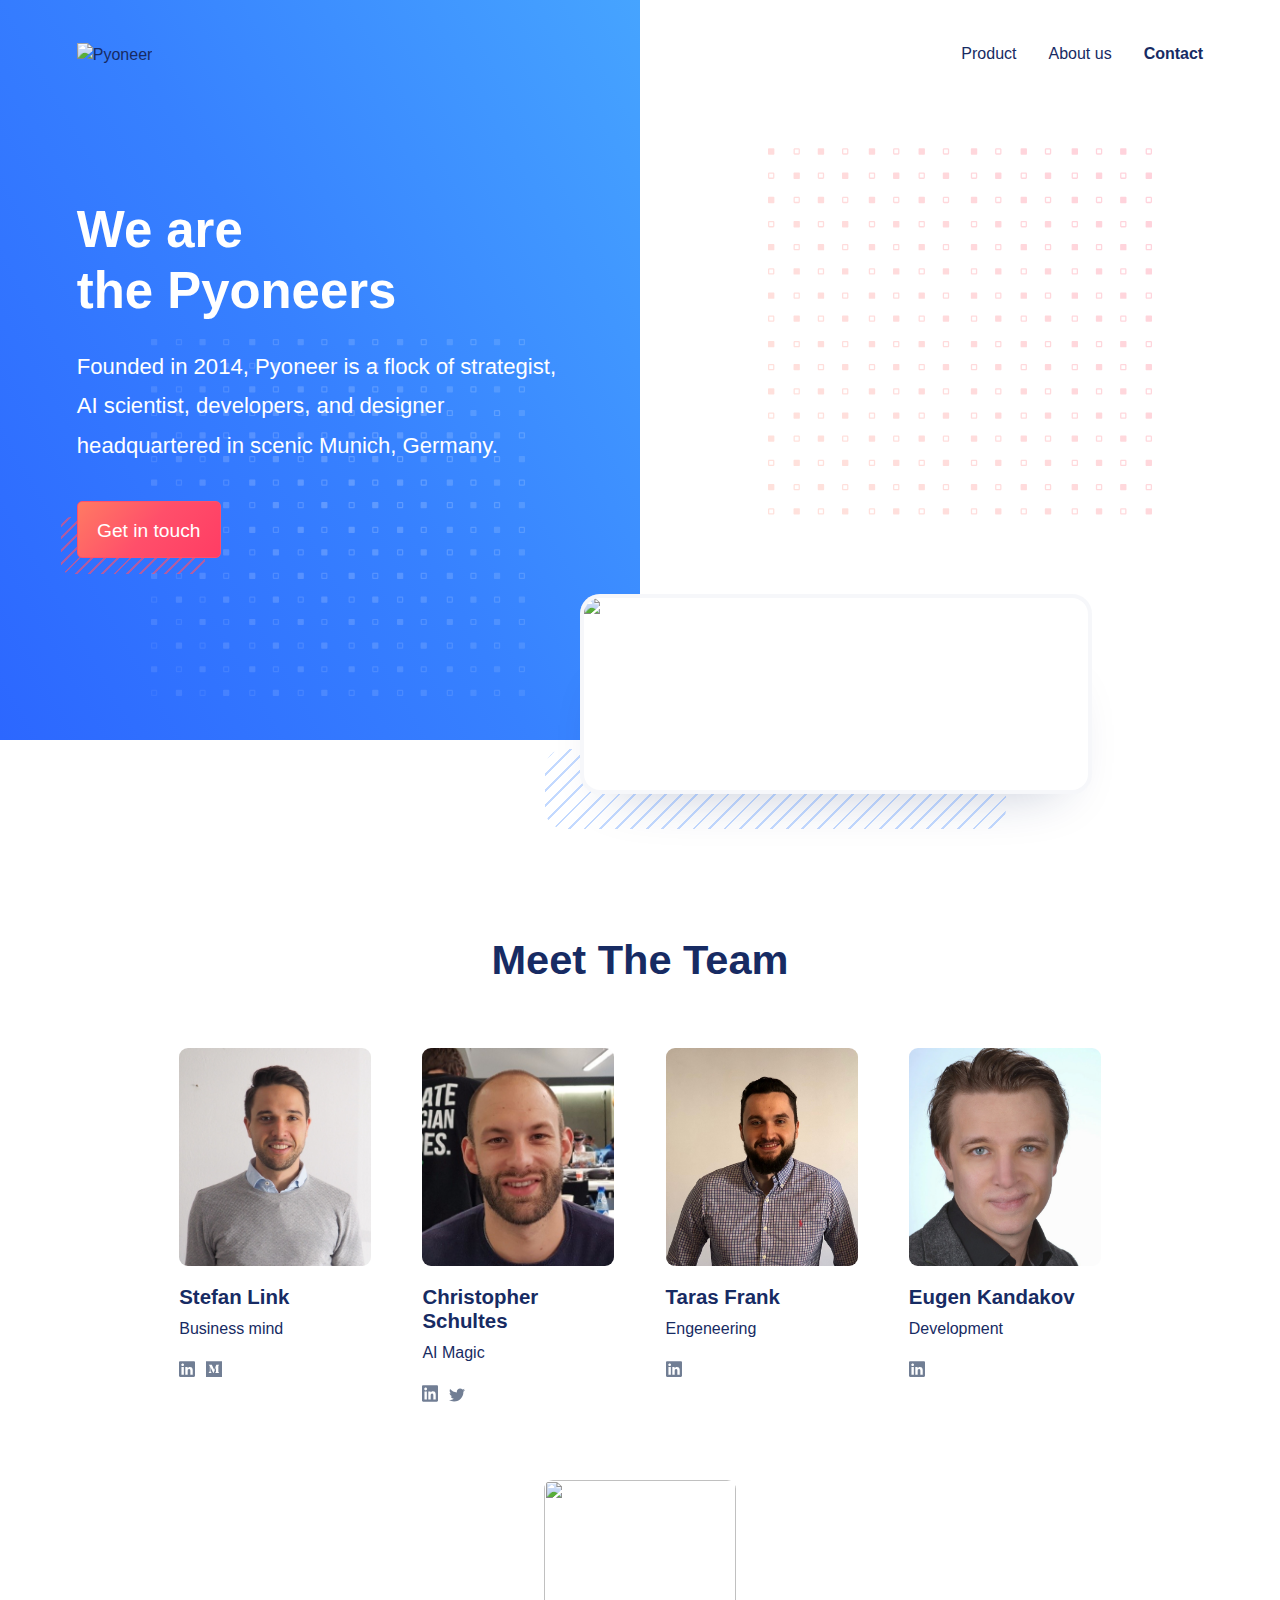
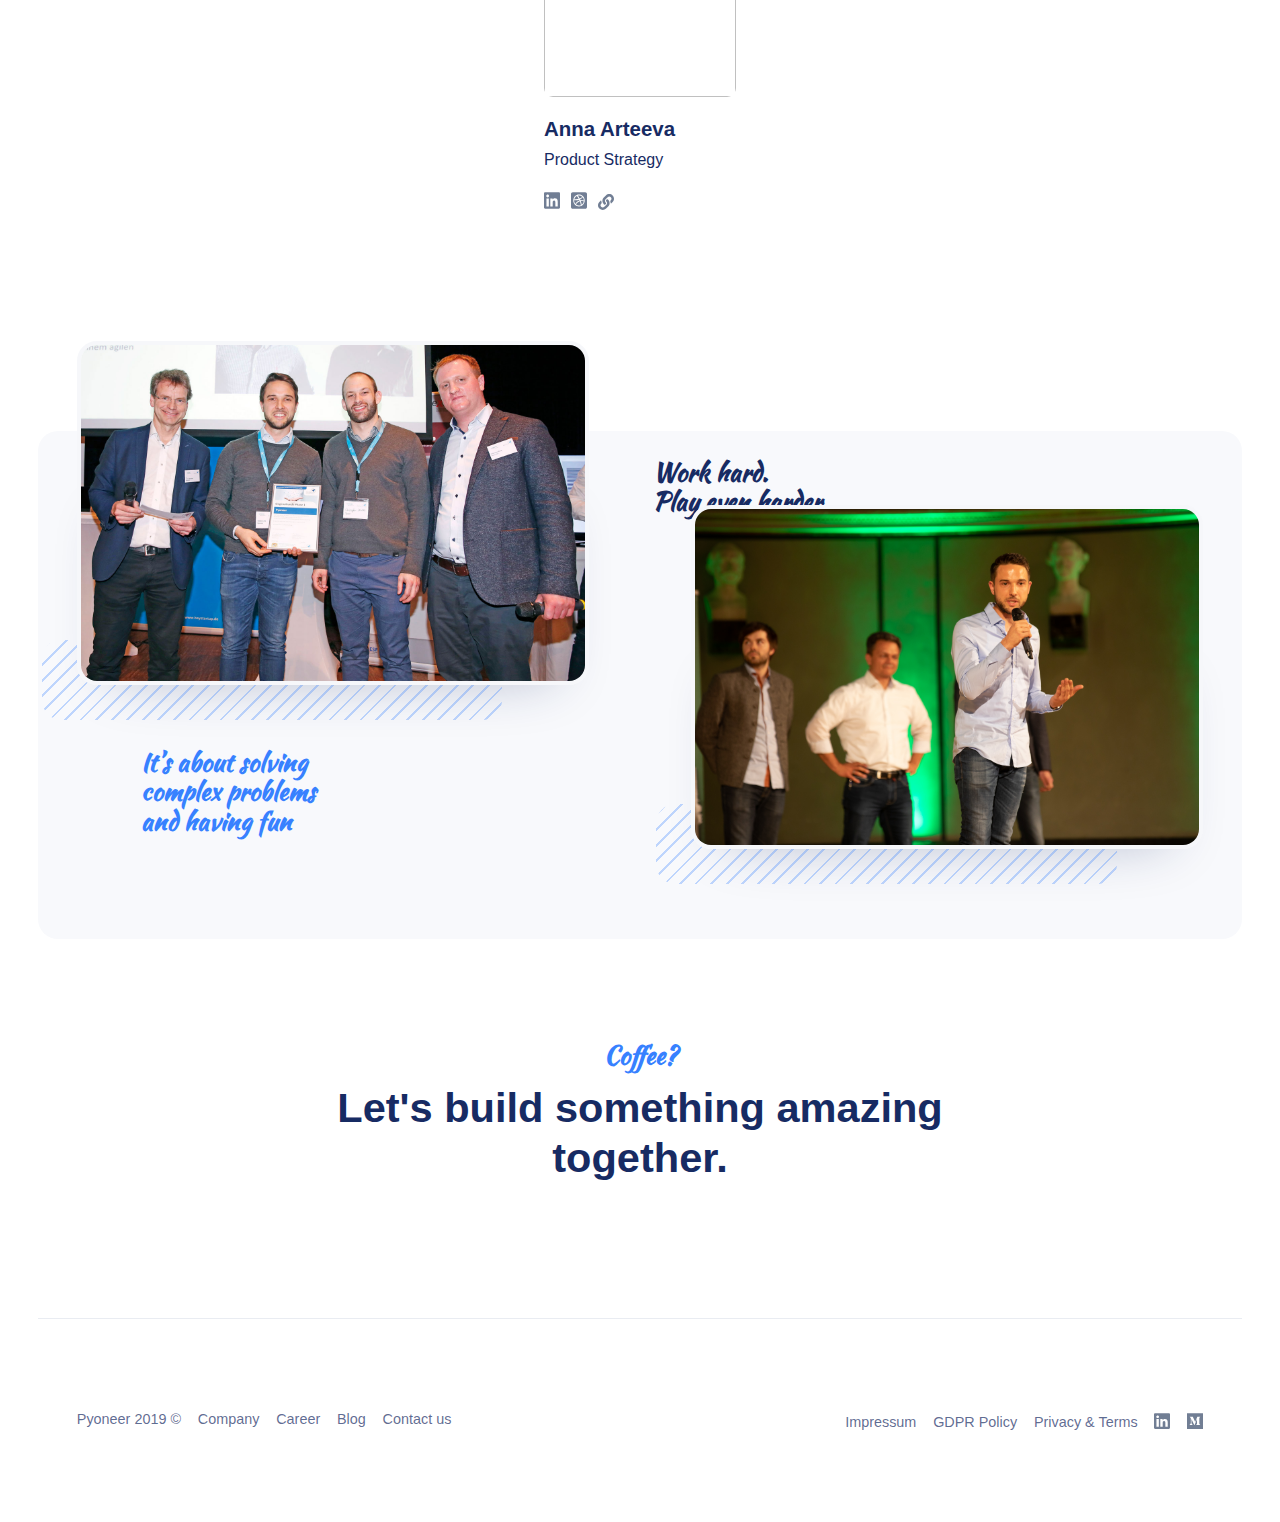
==== about.html @ 27fd4e77 "ABout page" ====
<!DOCTYPE html>
<html lang="en">
<head>
    <meta charset="UTF-8">
    <title>
        Pyoneer Team - customer feedback analytics
    </title>

    <meta charset="utf-8">
    <meta name="viewport" content="width=device-width, initial-scale=1, shrink-to-fit=no">
    <meta http-equiv="x-ua-compatible" content="ie=edge">

    <link rel="stylesheet" href="assets/bundle.css" crossorigin="anonymous">

    <link href="https://fonts.googleapis.com/css?family=Kaushan+Script&display=swap" rel="stylesheet">

</head>
<body>

<header class="header">
    <img class="header--logo" src="assets/img/pyoneer-logo.svg" alt="Pyoneer">
    <img class="header--logo sm" src="assets/img/pyoneer-logo-color.svg" alt="Pyoneer">
    <div class="header-right">
        <nav class="header--nav">
            <a class="header--link" href="index.html#product">Product</a>
            <a class="header--link" href="about.html">About us</a>
            <a class="header--link strong" href="#contact">Contact</a>
        </nav>
    </div>
</header>

<section class="about--hero">
    <div class="about--hero--content">
        <div class="about--hero--content-wrap">
            <h1 class="display-1">
                We are <span class="nowrap">the Pyoneers</span>
            </h1>
            <p class="about--hero--content-lead">
                Founded in 2014, Pyoneer is a flock of strategist, AI scientist, developers, and designer
                headquartered in scenic Munich, Germany.
            </p>
            <p class="hero-button">
                <a class=" button-shadow" href="#contact">
                <span  class="button button-lg">
                    Get in touch
                </span>
                </a>
            </p>
        </div>
    </div>

    <div class="about--hero--img">

        <div class="about--hero--photo-wrap">
            <div class="screenshot-shadow about--hero--photo-wrap">
                <div class="screenshot-wrapper">
                    <img class="screenshot about--hero--photo"
                         src="https://images.unsplash.com/photo-1522071820081-009f0129c71c?ixlib=rb-1.2.1&ixid=eyJhcHBfaWQiOjEyMDd9&auto=format&fit=crop&w=2250&q=80">
                </div>
            </div>
        </div>

        <img class="about--hero--dots" src="assets/img/dots-red.svg">
    </div>
</section>

<section class="section section-team">
    <h2 class="display-2 text-centered" style="max-width: 50rem; margin-left: auto;margin-right: auto;">
        Meet The Team
    </h2>
<div class="team-container">

    <div class="teammate-card">
        <div class="teammate-photo">
            <img src="assets/img/team/stefan_link.jpg">
        </div>
        <h5 class="teammate-name">
            Stefan Link
        </h5>
        <p class="teammate-role">
            Business mind
        </p>
        <p class="teammate-social">
            <a href="https://www.linkedin.com/in/stefan-link-pyoneer/" target="_blank">
                <img class="teammate-social-icon" src="assets/img/icons/linkedin.svg">
            </a>
            <a href="https://medium.com/@stefan.h.link" target="_blank">
                <img class="teammate-social-icon" src="assets/img/icons/medium.svg">
            </a>
        </p>
    </div>
    <div class="teammate-card">
        <div class="teammate-photo">
            <img src="assets/img/team/christopher_schultes.jpg">
        </div>
        <h5 class="teammate-name">
            Christopher Schultes
        </h5>
        <p class="teammate-role">
            AI Magic
        </p>
        <p class="teammate-social">
            <a href="https://www.linkedin.com/in/christopher-schultes-pyoneer/" target="_blank">
                <img class="teammate-social-icon" src="assets/img/icons/linkedin.svg">
            </a>
            <a href="https://twitter.com/Chris_s87" target="_blank">
                <img class="teammate-social-icon" src="assets/img/icons/twitter.svg">
            </a>
        </p>
    </div>
    <div class="teammate-card">
        <div class="teammate-photo">
            <img src="assets/img/team/taras_frank.jpg">
        </div>
        <h5 class="teammate-name">
            Taras Frank
        </h5>
        <p class="teammate-role">
            Engeneering
        </p>
        <p class="teammate-social">
             <a href="https://www.linkedin.com/in/taras-frank-pyoneer/" target="_blank">
                <img class="teammate-social-icon" src="assets/img/icons/linkedin.svg">
            </a>
        </p>
    </div>
    <div class="teammate-card">
        <div class="teammate-photo">
            <img src="assets/img/team/eugen_kandakov.JPG">
        </div>
        <h5 class="teammate-name">
            Eugen Kandakov
        </h5>
        <p class="teammate-role">
            Development
        </p>
        <p class="teammate-social">
             <a href="https://www.linkedin.com/in/eugen-kandakov/" target="_blank">
                <img class="teammate-social-icon" src="assets/img/icons/linkedin.svg">
            </a>
        </p>
    </div>
    <div class="teammate-card">
        <div class="teammate-photo">
            <img src="#">
        </div>
        <h5 class="teammate-name">
            Anna Arteeva
        </h5>
        <p class="teammate-role">
            Product Strategy
        </p>
        <p class="teammate-social">
            <a href="https://www.linkedin.com/in/annaarteeva/" target="_blank">
                <img class="teammate-social-icon" src="assets/img/icons/linkedin.svg">
            </a>
            <a href="https://dribbble.com/anna_arteeva" target="_blank">
                <img class="teammate-social-icon" src="assets/img/icons/dribbble-square.svg">
            </a>
            <a href="http://annaarteeva.com" target="_blank">
                <img class="teammate-social-icon" src="assets/img/icons/link.svg">
            </a>
        </p>
    </div>
</div>
</section>

    <section class="section section-back about-section-gallery" id="product">
        <div class="pic-left--section about-gallery--1-row">
            <div class="pic-right--content">
                <h3 class="subtitle dark subtitle-quote">
                    Work hard.
                    <span class="nowrap">Play even harder.</span>
                </h3>
            </div>
            <div class="pic-left--pic-container">
                <div class="screenshot-shadow">
                    <div class="screenshot-wrapper">
                        <img class="screenshot" src="assets/img/team/pyoneer_baystartup.jpg"
                             alt="">
                    </div>
                </div>
            </div>
        </div>
        <div class=" pic-right--section about-gallery--2-row">
            <div class="pic-right--content">

                <h3 class="subtitle subtitle-quote">
                    It’s about solving complex problems and having fun
                </h3>

            </div>

            <div class="pic-left--pic-container ">
                <div class="screenshot-shadow">
                    <div class="screenshot-wrapper">
                        <img class="screenshot" src="assets/img/team/pyoneer-stefan-talk.jpg"
                             alt="">
                    </div>
                </div>
            </div>
        </div>
    </section>


<section class="section contact-section" id="contact">
    <div class="section--content">
        <div class="text-centered">
            <h3 class="subtitle">
                Coffee?
            </h3>
            <h2 class="display-2">
                Let's build something amazing together.
            </h2>
        </div>
        <div class="contact-section--form">
            <!--[if lte IE 8]>
            <script charset="utf-8" type="text/javascript" src="//js.hsforms.net/forms/v2-legacy.js"></script>
            <![endif]-->
            <script charset="utf-8" type="text/javascript" src="//js.hsforms.net/forms/v2.js"></script>
            <script>
                hbspt.forms.create({
                    portalId: "6091377",
                    formId: "1ee17e4d-89c4-4923-aa0a-f5434837002f"
                });
            </script>

        </div>


    </div>
</section>


    <footer class="footer section">
        <div>
            Pyoneer 2019 ©
            <div class="footer-list">
                <a class="footer-link strong" href="#">
                    Company
                </a>
                <a class="footer-link strong" href="#">
                    Career
                </a>
                <a class="footer-link strong" href="#">
                    Blog
                </a>
                <a class="footer-link strong" href="#">
                    Contact us
                </a>
            </div>
        </div>

        <div class="footer-list">
            <a class="footer-link" href="#">
                Impressum
            </a>
            <a class="footer-link" href="#">
                GDPR Policy
            </a>
            <a class="footer-link" href="#">
                Privacy & Terms
            </a>
            <a href="https://www.linkedin.com/company/pyoneer/"  class="footer-icon-link" target="_blank">
                <img class="footer-icon" src="assets/img/icons/linkedin.svg">
            </a>
            <a href="https://medium.com/@stefan.h.link"  class="footer-icon-link" target="_blank">
                <img class="footer-icon" src="assets/img/icons/medium.svg">
            </a>

        </div>
    </footer>

    </body>
    </html>
---- assets/bundle.css ----
@charset "UTF-8";
/*
sass --watch scss/bundle.scss:assets/bundle.css
*/
/*! normalize.css v8.0.1 | MIT License | github.com/necolas/normalize.css */
/* Document
   ========================================================================== */
/**
 * 1. Correct the line height in all browsers.
 * 2. Prevent adjustments of font size after orientation changes in iOS.
 */
html {
  line-height: 1.15;
  /* 1 */
  -webkit-text-size-adjust: 100%;
  /* 2 */ }

/* Sections
   ========================================================================== */
/**
 * Remove the margin in all browsers.
 */
body {
  margin: 0; }

/**
 * Render the `main` element consistently in IE.
 */
main {
  display: block; }

/**
 * Correct the font size and margin on `h1` elements within `section` and
 * `article` contexts in Chrome, Firefox, and Safari.
 */
h1 {
  font-size: 2em;
  margin: 0.67em 0; }

/* Grouping content
   ========================================================================== */
/**
 * 1. Add the correct box sizing in Firefox.
 * 2. Show the overflow in Edge and IE.
 */
hr {
  box-sizing: content-box;
  /* 1 */
  height: 0;
  /* 1 */
  overflow: visible;
  /* 2 */ }

/**
 * 1. Correct the inheritance and scaling of font size in all browsers.
 * 2. Correct the odd `em` font sizing in all browsers.
 */
pre {
  font-family: monospace, monospace;
  /* 1 */
  font-size: 1em;
  /* 2 */ }

/* Text-level semantics
   ========================================================================== */
/**
 * Remove the gray background on active links in IE 10.
 */
a {
  background-color: transparent; }

/**
 * 1. Remove the bottom border in Chrome 57-
 * 2. Add the correct text decoration in Chrome, Edge, IE, Opera, and Safari.
 */
abbr[title] {
  border-bottom: none;
  /* 1 */
  text-decoration: underline;
  /* 2 */
  text-decoration: underline dotted;
  /* 2 */ }

/**
 * Add the correct font weight in Chrome, Edge, and Safari.
 */
b,
strong {
  font-weight: bolder; }

/**
 * 1. Correct the inheritance and scaling of font size in all browsers.
 * 2. Correct the odd `em` font sizing in all browsers.
 */
code,
kbd,
samp {
  font-family: monospace, monospace;
  /* 1 */
  font-size: 1em;
  /* 2 */ }

/**
 * Add the correct font size in all browsers.
 */
small {
  font-size: 80%; }

/**
 * Prevent `sub` and `sup` elements from affecting the line height in
 * all browsers.
 */
sub,
sup {
  font-size: 75%;
  line-height: 0;
  position: relative;
  vertical-align: baseline; }

sub {
  bottom: -0.25em; }

sup {
  top: -0.5em; }

/* Embedded content
   ========================================================================== */
/**
 * Remove the border on images inside links in IE 10.
 */
img {
  border-style: none; }

/* Forms
   ========================================================================== */
/**
 * 1. Change the font styles in all browsers.
 * 2. Remove the margin in Firefox and Safari.
 */
button,
input,
optgroup,
select,
textarea {
  font-family: inherit;
  /* 1 */
  font-size: 100%;
  /* 1 */
  line-height: 1.15;
  /* 1 */
  margin: 0;
  /* 2 */ }

/**
 * Show the overflow in IE.
 * 1. Show the overflow in Edge.
 */
button,
input {
  /* 1 */
  overflow: visible; }

/**
 * Remove the inheritance of text transform in Edge, Firefox, and IE.
 * 1. Remove the inheritance of text transform in Firefox.
 */
button,
select {
  /* 1 */
  text-transform: none; }

/**
 * Correct the inability to style clickable types in iOS and Safari.
 */
button,
[type="button"],
[type="reset"],
[type="submit"] {
  -webkit-appearance: button; }

/**
 * Remove the inner border and padding in Firefox.
 */
button::-moz-focus-inner,
[type="button"]::-moz-focus-inner,
[type="reset"]::-moz-focus-inner,
[type="submit"]::-moz-focus-inner {
  border-style: none;
  padding: 0; }

/**
 * Restore the focus styles unset by the previous rule.
 */
button:-moz-focusring,
[type="button"]:-moz-focusring,
[type="reset"]:-moz-focusring,
[type="submit"]:-moz-focusring {
  outline: 1px dotted ButtonText; }

/**
 * Correct the padding in Firefox.
 */
fieldset {
  padding: 0.35em 0.75em 0.625em; }

/**
 * 1. Correct the text wrapping in Edge and IE.
 * 2. Correct the color inheritance from `fieldset` elements in IE.
 * 3. Remove the padding so developers are not caught out when they zero out
 *    `fieldset` elements in all browsers.
 */
legend {
  box-sizing: border-box;
  /* 1 */
  color: inherit;
  /* 2 */
  display: table;
  /* 1 */
  max-width: 100%;
  /* 1 */
  padding: 0;
  /* 3 */
  white-space: normal;
  /* 1 */ }

/**
 * Add the correct vertical alignment in Chrome, Firefox, and Opera.
 */
progress {
  vertical-align: baseline; }

/**
 * Remove the default vertical scrollbar in IE 10+.
 */
textarea {
  overflow: auto; }

/**
 * 1. Add the correct box sizing in IE 10.
 * 2. Remove the padding in IE 10.
 */
[type="checkbox"],
[type="radio"] {
  box-sizing: border-box;
  /* 1 */
  padding: 0;
  /* 2 */ }

/**
 * Correct the cursor style of increment and decrement buttons in Chrome.
 */
[type="number"]::-webkit-inner-spin-button,
[type="number"]::-webkit-outer-spin-button {
  height: auto; }

/**
 * 1. Correct the odd appearance in Chrome and Safari.
 * 2. Correct the outline style in Safari.
 */
[type="search"] {
  -webkit-appearance: textfield;
  /* 1 */
  outline-offset: -2px;
  /* 2 */ }

/**
 * Remove the inner padding in Chrome and Safari on macOS.
 */
[type="search"]::-webkit-search-decoration {
  -webkit-appearance: none; }

/**
 * 1. Correct the inability to style clickable types in iOS and Safari.
 * 2. Change font properties to `inherit` in Safari.
 */
::-webkit-file-upload-button {
  -webkit-appearance: button;
  /* 1 */
  font: inherit;
  /* 2 */ }

/* Interactive
   ========================================================================== */
/*
 * Add the correct display in Edge, IE 10+, and Firefox.
 */
details {
  display: block; }

/*
 * Add the correct display in all browsers.
 */
summary {
  display: list-item; }

/* Misc
   ========================================================================== */
/**
 * Add the correct display in IE 10+.
 */
template {
  display: none; }

/**
 * Add the correct display in IE 10.
 */
[hidden] {
  display: none; }

html {
  box-sizing: border-box; }

*,
*::before,
*::after {
  box-sizing: inherit; }

body {
  color: #172B63;
  font-family: "BRHendrix", Roboto, SF, "Helvetica Neue", Arial, sans-serif, "Apple Color Emoji", "Segoe UI Emoji", "Segoe UI Symbol";
  line-height: 1.5em;
  font-weight: 300; }

h1, h2, h3, h4, h5, h6,
.h1, .h2, .h3, .h4, .h5, .h6 {
  margin-bottom: .5em;
  font-family: "BRHendrix", Roboto, SF, "Helvetica Neue", Arial, sans-serif, "Apple Color Emoji", "Segoe UI Emoji", "Segoe UI Symbol";
  font-weight: 900;
  line-height: 1.2;
  color: inherit; }

h1, .h1 {
  font-size: calc(1.25rem + ((1vw - 4.8px) * 0.9722)); }

h2, .h2 {
  font-size: calc(1.1875rem + ((1vw - 4.8px) * 0.9028)); }

h3, .h3 {
  font-size: calc(1.125rem + ((1vw - 4.8px) * 0.8333)); }

h4, .h4 {
  font-size: calc(1.0625rem + ((1vw - 4.8px) * 0.6944)); }

h5, .h5 {
  font-size: calc(1rem + ((1vw - 4.8px) * 0.5556)); }

h6, .h6 {
  font-size: calc(1rem + ((1vw - 4.8px) * 0.1389)); }

.hero-lead, .home--hero--content-lead, .about--hero--content-lead {
  font-size: calc(1rem + ((1vw - 4.8px) * 0.7639));
  line-height: 1.78;
  font-weight: 200; }

.lead, .testimonial-body, .quote-body {
  font-size: calc(1rem + ((1vw - 4.8px) * 0.2778));
  font-weight: 300;
  line-height: 2em; }

.display-1,
.display-2 {
  line-height: 1.2;
  font-weight: bold; }

.display-1 {
  font-size: calc(1.375rem + ((1vw - 4.8px) * 3.6111));
  font-weight: 900; }

.display-2 {
  font-size: calc(1.625rem + ((1vw - 4.8px) * 1.9444));
  font-weight: 900;
  margin-top: .2em; }

.display-3 {
  font-size: calc(1.125rem + ((1vw - 4.8px) * 1.1111));
  font-weight: 900;
  margin-top: .2em; }

.subtitle {
  color: #3781FF;
  font-family: "Kaushan Script", cursive;
  margin-top: .5em; }
  @media (max-width: calc(600px - 1px)) {
    .subtitle {
      font-size: 18px; } }
  .subtitle.dark {
    color: #172B63; }

hr {
  margin-top: 0.5em;
  margin-bottom: 0.5em;
  border: 0;
  border-top: 1px solid rgba(23, 43, 99, 0.1); }

small,
.small {
  font-size: 80%;
  font-weight: 400; }

mark,
.mark {
  padding: 0.2em;
  background-color: #fcf8e3; }

.list-unstyled {
  padding-left: 0;
  list-style: none; }

.list-inline {
  padding-left: 0;
  list-style: none; }

.list-inline-item {
  display: inline-block; }
  .list-inline-item:not(:last-child) {
    margin-right: 0.5rem; }

.link {
  color: #3781FF; }

.text-centered {
  text-align: center; }

.text-justify {
  text-align: justify; }

.sketch-underline, .hero-underline, .underline-1, .underline-2 {
  position: relative;
  white-space: nowrap; }
  .sketch-underline:before, .hero-underline:before, .underline-1:before, .underline-2:before {
    content: '';
    position: absolute;
    background-size: contain;
    background-repeat: no-repeat; }

.hero-underline:before {
  bottom: -2.5rem;
  height: 3rem;
  left: -1em;
  right: 0;
  background-image: url("../../assets/img/hero-underline.svg"); }

@media (min-width: 900px) {
  .underline-1:before, .underline-2:before {
    bottom: -1.4rem;
    height: 9px;
    width: 84px;
    left: 50%;
    margin-left: -42px;
    background-image: url("../assets/img/underline.svg"); } }

.underline-2:before {
  background-image: url("../../assets/img/home/underline-2.svg"); }

ol {
  padding-left: 1em; }
  ol li {
    padding-left: .5em; }

ul {
  list-style-type: square; }
  ul li {
    padding-left: .5em;
    margin-bottom: .7em; }

.nowrap {
  white-space: nowrap; }

.strong {
  font-weight: 900; }

.icon-front-text svg {
  display: inline-block;
  fill: currentColor;
  width: 1em;
  height: 1em;
  padding-right: .5em;
  margin-bottom: -.15em;
  box-sizing: content-box; }

.button, .header--button,
button,
input[type='button'],
input[type='reset'],
input[type='submit'] {
  background-color: #FF4F6A;
  background: linear-gradient(-50deg, #FF3D64 0%, #FF4F6A, #FF7A63 100%);
  border: 1px solid #FF4F6A;
  color: #ffffff;
  border-radius: 5px;
  cursor: pointer;
  display: inline-block;
  font-weight: 400;
  text-align: center;
  text-decoration: none;
  white-space: nowrap;
  font-size: 1em;
  height: 3em;
  line-height: 3em;
  padding: 0 3em; }
  .button:focus, .header--button:focus, .button:hover, .header--button:hover,
  button:focus,
  button:hover,
  input[type='button']:focus,
  input[type='button']:hover,
  input[type='reset']:focus,
  input[type='reset']:hover,
  input[type='submit']:focus,
  input[type='submit']:hover {
    color: #ffffff;
    outline: 0;
    box-shadow: 0 15px 40px 0 rgba(23, 43, 99, 0.3);
    background: linear-gradient(-50deg, #FF4F6A, #FF7A63 100%);
    transition: box-shadow ease 0.2s, background ease 0.5s; }
  .button[disabled], [disabled].header--button,
  button[disabled],
  input[type='button'][disabled],
  input[type='reset'][disabled],
  input[type='submit'][disabled] {
    cursor: default;
    opacity: 0.5; }
    .button[disabled]:focus, [disabled].header--button:focus, .button[disabled]:hover, [disabled].header--button:hover,
    button[disabled]:focus,
    button[disabled]:hover,
    input[type='button'][disabled]:focus,
    input[type='button'][disabled]:hover,
    input[type='reset'][disabled]:focus,
    input[type='reset'][disabled]:hover,
    input[type='submit'][disabled]:focus,
    input[type='submit'][disabled]:hover {
      background-color: #3781FF;
      border-color: #3781FF; }
  .button.button-outline, .button-outline.header--button,
  button.button-outline,
  input[type='button'].button-outline,
  input[type='reset'].button-outline,
  input[type='submit'].button-outline {
    background-color: transparent !important;
    color: #3781FF; }
    .button.button-outline:focus, .button-outline.header--button:focus, .button.button-outline:hover, .button-outline.header--button:hover,
    button.button-outline:focus,
    button.button-outline:hover,
    input[type='button'].button-outline:focus,
    input[type='button'].button-outline:hover,
    input[type='reset'].button-outline:focus,
    input[type='reset'].button-outline:hover,
    input[type='submit'].button-outline:focus,
    input[type='submit'].button-outline:hover {
      background-color: transparent;
      border-color: #0461ff;
      color: #0461ff; }
    .button.button-outline[disabled]:focus, .button-outline[disabled].header--button:focus, .button.button-outline[disabled]:hover, .button-outline[disabled].header--button:hover,
    button.button-outline[disabled]:focus,
    button.button-outline[disabled]:hover,
    input[type='button'].button-outline[disabled]:focus,
    input[type='button'].button-outline[disabled]:hover,
    input[type='reset'].button-outline[disabled]:focus,
    input[type='reset'].button-outline[disabled]:hover,
    input[type='submit'].button-outline[disabled]:focus,
    input[type='submit'].button-outline[disabled]:hover {
      border-color: inherit;
      color: #3781FF; }
  .button.button-clear, .button-clear.header--button,
  button.button-clear,
  input[type='button'].button-clear,
  input[type='reset'].button-clear,
  input[type='submit'].button-clear {
    background-color: transparent;
    border-color: transparent;
    color: #3781FF; }
    .button.button-clear:focus, .button-clear.header--button:focus, .button.button-clear:hover, .button-clear.header--button:hover,
    button.button-clear:focus,
    button.button-clear:hover,
    input[type='button'].button-clear:focus,
    input[type='button'].button-clear:hover,
    input[type='reset'].button-clear:focus,
    input[type='reset'].button-clear:hover,
    input[type='submit'].button-clear:focus,
    input[type='submit'].button-clear:hover {
      background-color: transparent;
      border-color: transparent;
      color: #0461ff; }
    .button.button-clear[disabled]:focus, .button-clear[disabled].header--button:focus, .button.button-clear[disabled]:hover, .button-clear[disabled].header--button:hover,
    button.button-clear[disabled]:focus,
    button.button-clear[disabled]:hover,
    input[type='button'].button-clear[disabled]:focus,
    input[type='button'].button-clear[disabled]:hover,
    input[type='reset'].button-clear[disabled]:focus,
    input[type='reset'].button-clear[disabled]:hover,
    input[type='submit'].button-clear[disabled]:focus,
    input[type='submit'].button-clear[disabled]:hover {
      color: #3781FF; }
  .button.button-sm, .button-sm.header--button,
  button.button-sm,
  input[type='button'].button-sm,
  input[type='reset'].button-sm,
  input[type='submit'].button-sm {
    font-size: 1em;
    height: 2.2em;
    line-height: 2em;
    padding: 0 0.5em; }
  .button.button-xs, .header--button,
  button.button-xs,
  button.header--button,
  input[type='button'].button-xs,
  input[type='button'].header--button,
  input[type='reset'].button-xs,
  input[type='reset'].header--button,
  input[type='submit'].button-xs,
  input[type='submit'].header--button {
    font-size: 0.9em;
    height: 2.4em;
    line-height: 2.4em;
    padding: 0 0.5em; }
  .button.button-lg, .button-lg.header--button,
  button.button-lg,
  input[type='button'].button-lg,
  input[type='reset'].button-lg,
  input[type='submit'].button-lg {
    font-size: 1.2em;
    height: 3em;
    line-height: 3em;
    padding: 0 1em;
    font-weight: 500; }

.button-gray {
  background-color: #E9ECF2;
  border: 1px solid #E9ECF2;
  color: #717E94; }
  .button-gray:focus, .button-gray:hover {
    background-color: #E9ECF2;
    border-color: #c9d0df; }
  .button-gray.button-outline {
    color: #717E94; }
    .button-gray.button-outline:focus, .button-gray.button-outline:hover, .button-gray.button-outline.active {
      background-color: #E9ECF2 !important;
      color: #717E94;
      border: 1px solid #E9ECF2; }

.button-shadow {
  position: relative;
  display: inline-block; }
  .button-shadow > .button, .button-shadow > .header--button {
    position: relative;
    z-index: 10; }
  .button-shadow:before {
    content: '';
    z-index: 0;
    position: absolute;
    opacity: .6;
    top: 1rem;
    left: -1rem;
    width: 100%;
    height: 100%;
    border-radius: 9px;
    background: repeating-linear-gradient(-45deg, #FF4F6A, #FF4F6A 2px, transparent 2px, transparent 9px); }

input[type='email'],
input[type='number'],
input[type='password'],
input[type='search'],
input[type='tel'],
input[type='text'],
input[type='url'],
textarea,
select {
  appearance: none;
  background-color: white;
  border: 1px solid #E9ECF2;
  border-radius: 0.4rem;
  box-shadow: none;
  box-sizing: inherit;
  height: 3.8rem;
  padding: 0.6rem 1rem;
  width: 100%; }
  input[type='email']:focus,
  input[type='number']:focus,
  input[type='password']:focus,
  input[type='search']:focus,
  input[type='tel']:focus,
  input[type='text']:focus,
  input[type='url']:focus,
  textarea:focus,
  select:focus {
    border-color: #3781FF;
    outline: 0; }
  input[type='email']::placeholder,
  input[type='number']::placeholder,
  input[type='password']::placeholder,
  input[type='search']::placeholder,
  input[type='tel']::placeholder,
  input[type='text']::placeholder,
  input[type='url']::placeholder,
  textarea::placeholder,
  select::placeholder {
    color: #A0AABC; }

select {
  background: url('data:image/svg+xml;utf8,<svg xmlns="http://www.w3.org/2000/svg" height="14" viewBox="0 0 29 14" width="29"><path fill="#d1d1d1" d="M9.37727 3.625l5.08154 6.93523L19.54036 3.625"/></svg>') center right no-repeat;
  padding-right: 3rem; }
  select:focus {
    background-image: url('data:image/svg+xml;utf8,<svg xmlns="http://www.w3.org/2000/svg" height="14" viewBox="0 0 29 14" width="29"><path fill="#9b4dca" d="M9.37727 3.625l5.08154 6.93523L19.54036 3.625"/></svg>'); }

textarea {
  min-height: 6.5rem; }

label,
legend {
  display: block;
  font-weight: normal;
  margin-bottom: 0.3rem;
  margin-top: 0.9rem;
  font-size: 0.9rem;
  color: #717E94; }

fieldset {
  border-width: 0;
  padding: 0; }

input[type='checkbox'],
input[type='radio'] {
  display: inline; }

.label-inline {
  display: inline-block;
  font-weight: normal;
  margin-left: 0.5rem; }

.icon-front-text svg {
  display: inline-block;
  fill: currentColor;
  width: 1em;
  height: 1em;
  padding-right: .5em;
  margin-bottom: -.15em;
  box-sizing: content-box; }

.dropdown {
  position: relative;
  display: block;
  cursor: pointer; }

.dropdown-content {
  display: none;
  top: 1.7rem;
  left: -3rem;
  position: absolute;
  background-color: white;
  box-shadow: 0 0.5rem 1rem rgba(23, 43, 99, 0.15);
  padding: 1rem;
  z-index: 2;
  border-bottom-left-radius: 9px;
  border-bottom-right-radius: 9px; }

.dropdown:hover .dropdown-content {
  display: block; }

.dropdown--link {
  padding: .5rem;
  color: #172B63;
  text-decoration: none;
  display: block; }
  .dropdown--link:hover, .dropdown--link:focus, .dropdown--link:active {
    color: #3781FF; }

.header--button {
  position: relative;
  top: -.5em; }

/**
 * @license
 * MyFonts Webfont Build ID 3826939, 2019-10-21T14:52:45-0400
 * 
 * The fonts listed in this notice are subject to the End User License
 * Agreement(s) entered into by the website owner. All other parties are 
 * explicitly restricted from using the Licensed Webfonts(s).
 * 
 * You may obtain a valid license at the URLs below.
 * 
 * Webfont: BRHendrix-Thin by Brink
 * URL: https://www.myfonts.com/fonts/brink/br-hendrix/thin/
 * 
 * Webfont: BRHendrix-ThinItalic by Brink
 * URL: https://www.myfonts.com/fonts/brink/br-hendrix/thin-italic/
 * 
 * Webfont: BRHendrix-ExtraLight by Brink
 * URL: https://www.myfonts.com/fonts/brink/br-hendrix/extra-light/
 * 
 * Webfont: BRHendrix-ExtraLightItalic by Brink
 * URL: https://www.myfonts.com/fonts/brink/br-hendrix/extra-light-italic/
 * 
 * Webfont: BRHendrix-Light by Brink
 * URL: https://www.myfonts.com/fonts/brink/br-hendrix/light/
 * 
 * Webfont: BRHendrix-LightItalic by Brink
 * URL: https://www.myfonts.com/fonts/brink/br-hendrix/light-italic/
 * 
 * Webfont: BRHendrix-Regular by Brink
 * URL: https://www.myfonts.com/fonts/brink/br-hendrix/regular/
 * 
 * Webfont: BRHendrix-RegularItalic by Brink
 * URL: https://www.myfonts.com/fonts/brink/br-hendrix/regular-italic/
 * 
 * Webfont: BRHendrix-Medium by Brink
 * URL: https://www.myfonts.com/fonts/brink/br-hendrix/medium/
 * 
 * Webfont: BRHendrix-MediumItalic by Brink
 * URL: https://www.myfonts.com/fonts/brink/br-hendrix/medium-italic/
 * 
 * Webfont: BRHendrix-SemiBold by Brink
 * URL: https://www.myfonts.com/fonts/brink/br-hendrix/semi-bold/
 * 
 * Webfont: BRHendrix-SemiBoldItalic by Brink
 * URL: https://www.myfonts.com/fonts/brink/br-hendrix/semi-bold-italic/
 * 
 * Webfont: BRHendrix-Bold by Brink
 * URL: https://www.myfonts.com/fonts/brink/br-hendrix/bold/
 * 
 * Webfont: BRHendrix-BoldItalic by Brink
 * URL: https://www.myfonts.com/fonts/brink/br-hendrix/bold-italic/
 * 
 * Webfont: BRHendrix-Black by Brink
 * URL: https://www.myfonts.com/fonts/brink/br-hendrix/black/
 * 
 * Webfont: BRHendrix-BlackItalic by Brink
 * URL: https://www.myfonts.com/fonts/brink/br-hendrix/black-italic/
 * 
 * 
 * License: https://www.myfonts.com/viewlicense?type=web&buildid=3826939
 * Licensed pageviews: 10,000
 * Webfonts copyright: Copyright © 2019 by Christoph York. All rights reserved. Modification of this file requires prior written permission from Brink Type.
 * 
 * © 2019 MyFonts Inc
*/
/* @import must be at top of file, otherwise CSS will not work */
@font-face {
  font-family: 'BRHendrix', 'BRHendrix-Thin';
  src: url("fonts/br/3A64FB_0_0.eot");
  src: url("fonts/br/3A64FB_0_0.eot?#iefix") format("embedded-opentype"), url("fonts/br/3A64FB_0_0.woff2") format("woff2"), url("fonts/br/3A64FB_0_0.woff") format("woff"), url("fonts/br/3A64FB_0_0.ttf") format("truetype");
  font-weight: 200;
  font-style: normal; }
@font-face {
  font-family: 'BRHendrix',  'BRHendrix-ThinItalic';
  src: url("fonts/br/3A64FB_1_0.eot");
  src: url("fonts/br/3A64FB_1_0.eot?#iefix") format("embedded-opentype"), url("fonts/br/3A64FB_1_0.woff2") format("woff2"), url("fonts/br/3A64FB_1_0.woff") format("woff"), url("fonts/br/3A64FB_1_0.ttf") format("truetype");
  font-weight: 200;
  font-style: italic; }
@font-face {
  font-family: 'BRHendrix',  'BRHendrix-ExtraLight';
  src: url("fonts/br/3A64FB_2_0.eot");
  src: url("fonts/br/3A64FB_2_0.eot?#iefix") format("embedded-opentype"), url("fonts/br/3A64FB_2_0.woff2") format("woff2"), url("fonts/br/3A64FB_2_0.woff") format("woff"), url("fonts/br/3A64FB_2_0.ttf") format("truetype");
  font-weight: 100;
  font-style: normal; }
@font-face {
  font-family: 'BRHendrix',  'BRHendrix-ExtraLightItalic';
  src: url("fonts/br/3A64FB_3_0.eot");
  src: url("fonts/br/3A64FB_3_0.eot?#iefix") format("embedded-opentype"), url("fonts/br/3A64FB_3_0.woff2") format("woff2"), url("fonts/br/3A64FB_3_0.woff") format("woff"), url("fonts/br/3A64FB_3_0.ttf") format("truetype"); }
@font-face {
  font-family: 'BRHendrix',  'BRHendrix-Light';
  src: url("fonts/br/3A64FB_4_0.eot");
  src: url("fonts/br/3A64FB_4_0.eot?#iefix") format("embedded-opentype"), url("fonts/br/3A64FB_4_0.woff2") format("woff2"), url("fonts/br/3A64FB_4_0.woff") format("woff"), url("fonts/br/3A64FB_4_0.ttf") format("truetype");
  font-weight: 300;
  font-style: normal; }
@font-face {
  font-family: 'BRHendrix',  'BRHendrix-LightItalic';
  src: url("fonts/br/3A64FB_5_0.eot");
  src: url("fonts/br/3A64FB_5_0.eot?#iefix") format("embedded-opentype"), url("fonts/br/3A64FB_5_0.woff2") format("woff2"), url("fonts/br/3A64FB_5_0.woff") format("woff"), url("fonts/br/3A64FB_5_0.ttf") format("truetype"); }
@font-face {
  font-family: 'BRHendrix',  'BRHendrix-Regular';
  src: url("fonts/br/3A64FB_6_0.eot");
  src: url("fonts/br/3A64FB_6_0.eot?#iefix") format("embedded-opentype"), url("fonts/br/3A64FB_6_0.woff2") format("woff2"), url("fonts/br/3A64FB_6_0.woff") format("woff"), url("fonts/br/3A64FB_6_0.ttf") format("truetype");
  font-weight: normal;
  font-style: normal; }
@font-face {
  font-family: 'BRHendrix',  'BRHendrix-RegularItalic';
  src: url("fonts/br/3A64FB_7_0.eot");
  src: url("fonts/br/3A64FB_7_0.eot?#iefix") format("embedded-opentype"), url("fonts/br/3A64FB_7_0.woff2") format("woff2"), url("fonts/br/3A64FB_7_0.woff") format("woff"), url("fonts/br/3A64FB_7_0.ttf") format("truetype");
  font-weight: normal;
  font-style: normal; }
@font-face {
  font-family: 'BRHendrix',  'BRHendrix-Medium';
  src: url("fonts/br/3A64FB_8_0.eot");
  src: url("fonts/br/3A64FB_8_0.eot?#iefix") format("embedded-opentype"), url("fonts/br/3A64FB_8_0.woff2") format("woff2"), url("fonts/br/3A64FB_8_0.woff") format("woff"), url("fonts/br/3A64FB_8_0.ttf") format("truetype");
  font-weight: 500;
  font-style: normal; }
@font-face {
  font-family: 'BRHendrix',  'BRHendrix-MediumItalic';
  src: url("fonts/br/3A64FB_9_0.eot");
  src: url("fonts/br/3A64FB_9_0.eot?#iefix") format("embedded-opentype"), url("fonts/br/3A64FB_9_0.woff2") format("woff2"), url("fonts/br/3A64FB_9_0.woff") format("woff"), url("fonts/br/3A64FB_9_0.ttf") format("truetype"); }
@font-face {
  font-family: 'BRHendrix',  'BRHendrix-SemiBold';
  src: url("fonts/br/3A64FB_A_0.eot");
  src: url("fonts/br/3A64FB_A_0.eot?#iefix") format("embedded-opentype"), url("fonts/br/3A64FB_A_0.woff2") format("woff2"), url("fonts/br/3A64FB_A_0.woff") format("woff"), url("fonts/br/3A64FB_A_0.ttf") format("truetype");
  font-weight: 600;
  font-style: normal; }
@font-face {
  font-family: 'BRHendrix',  'BRHendrix-SemiBoldItalic';
  src: url("fonts/br/3A64FB_B_0.eot");
  src: url("fonts/br/3A64FB_B_0.eot?#iefix") format("embedded-opentype"), url("fonts/br/3A64FB_B_0.woff2") format("woff2"), url("fonts/br/3A64FB_B_0.woff") format("woff"), url("fonts/br/3A64FB_B_0.ttf") format("truetype"); }
@font-face {
  font-family: 'BRHendrix',  'BRHendrix-Bold';
  src: url("fonts/br/3A64FB_C_0.eot");
  src: url("fonts/br/3A64FB_C_0.eot?#iefix") format("embedded-opentype"), url("fonts/br/3A64FB_C_0.woff2") format("woff2"), url("fonts/br/3A64FB_C_0.woff") format("woff"), url("fonts/br/3A64FB_C_0.ttf") format("truetype");
  font-weight: bold;
  font-style: normal; }
@font-face {
  font-family: 'BRHendrix',  'BRHendrix-BoldItalic';
  src: url("fonts/br/3A64FB_D_0.eot");
  src: url("fonts/br/3A64FB_D_0.eot?#iefix") format("embedded-opentype"), url("fonts/br/3A64FB_D_0.woff2") format("woff2"), url("fonts/br/3A64FB_D_0.woff") format("woff"), url("fonts/br/3A64FB_D_0.ttf") format("truetype"); }
@font-face {
  font-family: 'BRHendrix',  'BRHendrix-Black';
  src: url("fonts/br/3A64FB_E_0.eot");
  src: url("fonts/br/3A64FB_E_0.eot?#iefix") format("embedded-opentype"), url("fonts/br/3A64FB_E_0.woff2") format("woff2"), url("fonts/br/3A64FB_E_0.woff") format("woff"), url("fonts/br/3A64FB_E_0.ttf") format("truetype");
  font-weight: 900;
  font-style: normal; }
@font-face {
  font-family: 'BRHendrix',  'BRHendrix-BlackItalic';
  src: url("fonts/br/3A64FB_F_0.eot");
  src: url("fonts/br/3A64FB_F_0.eot?#iefix") format("embedded-opentype"), url("fonts/br/3A64FB_F_0.woff2") format("woff2"), url("fonts/br/3A64FB_F_0.woff") format("woff"), url("fonts/br/3A64FB_F_0.ttf") format("truetype"); }
.header {
  display: flex;
  justify-content: space-between;
  align-items: center;
  padding: 3vh 3vw;
  position: relative;
  z-index: 10;
  height: 115px; }
  @media (max-width: calc(600px - 1px)) {
    .header {
      flex-direction: column; } }
  @media (max-width: 599px) {
    .header {
      padding-bottom: 0; } }

.header--logo {
  height: 30px;
  max-width: 45vw; }
  .header--logo.sm {
    display: none; }
  @media (max-width: calc(600px - 1px)) {
    .header--logo {
      margin: 1.5vh 0; } }

.header-right {
  display: flex;
  justify-content: flex-end; }
  .header-right :last-child {
    margin-right: 0; }

.header--nav {
  padding-top: 9px;
  flex-grow: 2;
  display: flex;
  justify-content: center;
  flex-wrap: wrap;
  white-space: nowrap; }
  .header--nav:last-child {
    margin-right: 0; }

.header--link {
  color: #172B63;
  text-decoration: none;
  display: inline-block;
  border-bottom: 1px solid  transparent;
  margin: 0 2rem -1px 0;
  padding-bottom: 16px;
  font-size: 1rem; }
  @media (max-width: calc(600px - 1px)) {
    .header--link {
      color: white; }
      .header--link:hover, .header--link:focus, .header--link:active {
        color: white !important; } }
  @media (max-width: 599px) {
    .header--link {
      font-size: .9em;
      padding-bottom: .3rem;
      margin-bottom: .5rem;
      margin-right: 1rem; } }
  .header--link:hover, .header--link:focus, .header--link:active {
    color: #3781FF;
    border-bottom-color: #3781FF;
    text-decoration: none; }

.header--search {
  height: 38px;
  min-width: 38px;
  background: var(--color-outline);
  border-radius: var(--border-radius-lg); }

.header--profile {
  height: 38px;
  min-width: 38px;
  background: var(--color-outline);
  border-radius: var(--border-radius-lg);
  margin-left: 4px; }

.footer {
  border-top: 1px solid #E9ECF2;
  z-index: 10;
  display: flex;
  justify-content: space-between;
  padding-top: 2rem;
  padding-bottom: 2rem;
  color: rgba(23, 43, 99, 0.7);
  font-size: .9rem;
  line-height: 1.4em; }
  @media (max-width: 599px) {
    .footer {
      flex-direction: column; } }

.footer-list {
  display: inline-block; }
  .footer-list > * {
    padding-left: .8rem; }

.footer-link {
  color: rgba(23, 43, 99, 0.7);
  white-space: nowrap;
  text-decoration: none; }
  .footer-link.strong {
    font-weight: 500; }

.footer--toggle {
  position: absolute;
  bottom: 0;
  right: 10vw;
  border-top-right-radius: var(--border-radius-md);
  border-top-left-radius: var(--border-radius-md);
  background-color: white;
  box-shadow: 0 0 10px 0 rgba(36, 36, 37, 0.15);
  padding: 10px 20px;
  font-size: 0.8rem;
  color: var(--color-base);
  text-decoration: none; }

.footer-icon-link {
  text-decoration: none; }

.footer-icon {
  width: 1rem;
  position: relative;
  top: .2rem;
  fill: #717E94; }

.section-breakpoints, .header, .section, .section-back, .dark-section, .main-points, .home-testimonial, .centered-section, .quote-section, .section-product-hero {
  margin-left: auto;
  margin-right: auto; }
  @media (min-width: 1200px) {
    .section-breakpoints, .header, .section, .section-back, .dark-section, .main-points, .home-testimonial, .centered-section, .quote-section, .section-product-hero {
      width: calc(100% - 6vw);
      max-width: 100rem; } }
  @media (max-width: calc(600px - 1px)) {
    .section-breakpoints, .header, .section, .section-back, .dark-section, .main-points, .home-testimonial, .centered-section, .quote-section, .section-product-hero {
      width: 100vw; } }

.section, .section-back, .dark-section, .main-points, .home-testimonial, .centered-section, .quote-section, .section-product-hero {
  padding: 10vh 3vw;
  position: relative; }

.section--content {
  margin: auto;
  max-width: 60rem; }

.section-back, .dark-section {
  background-color: #F8F9FC; }
  @media (min-width: 1200px) {
    .section-back, .dark-section {
      border-radius: 20px; } }

.dark-section {
  color: white;
  background-color: #46A4FF;
  background-color: linear-gradient(60deg, #2C67FF 0%, #3781FF, #46A4FF 100%);
  position: relative; }
  .dark-section .subtitle {
    color: white; }
  .dark-section:before {
    content: '';
    position: absolute;
    z-index: 0;
    top: 1vh;
    left: 9vw;
    width: 374px;
    height: 374px;
    background: url("../assets/img/dots-pattern.svg");
    background-repeat: no-repeat; }

.home--hero {
  min-height: 98vh;
  position: relative;
  z-index: 0;
  margin-bottom: 3vh;
  overflow: hidden;
  margin-top: -115px; }
  @media (min-width: 1800px) {
    .home--hero {
      margin-bottom: 5vh; } }
  @media (min-width: 600px) {
    .home--hero {
      display: grid;
      grid-template-columns: 1fr 1fr; } }
  @media (max-width: calc(600px - 1px)) {
    .home--hero {
      display: flex;
      justify-content: stretch; } }

.home--hero--content, .about--hero--content {
  position: relative;
  background: #3781FF;
  background: linear-gradient(60deg, #2C67FF 0%, #3781FF, #46A4FF 100%);
  color: white;
  display: flex;
  flex-direction: column;
  justify-content: center;
  align-content: flex-end; }
  @media (min-width: 900px) {
    .home--hero--content, .about--hero--content {
      border-bottom-right-radius: 20px; } }
  @media (max-width: calc(900px - 1px)) {
    .home--hero--content, .about--hero--content {
      text-align: center;
      padding-bottom: 30vh; } }
  .home--hero--content:before, .about--hero--content:before {
    content: '';
    position: absolute;
    z-index: 0;
    bottom: 3vh;
    right: 9vw;
    width: 374px;
    height: 374px;
    background: url("../assets/img/dots-pattern.svg");
    background-repeat: no-repeat; }

.home--hero--content-wrap, .about--hero--content-wrap {
  max-width: 60rem;
  padding: 3vw; }
  @media (min-width: 1200px) {
    .home--hero--content-wrap, .about--hero--content-wrap {
      padding-left: 6vw; } }

.hero-back {
  position: absolute;
  height: 100%;
  top: 0;
  left: 0;
  margin: auto; }

.hero-button {
  margin-top: 4vh; }

.home--hero--img {
  position: relative; }

.home--hero--review-floaties {
  position: absolute;
  left: -320px;
  bottom: 5vh;
  z-index: 10; }

.home--hero--content-lead {
  max-width: 30rem; }

.home--hero--chart {
  position: absolute;
  right: 8vw;
  bottom: 3vh;
  max-width: 25vw; }

.home--hero--dots {
  position: absolute;
  right: -20%;
  top: 10%;
  max-width: 30vw; }
  @media (max-width: calc(600px - 1px)) {
    .home--hero--dots {
      display: none; } }

.main-points {
  width: 100%;
  max-width: 80rem; }
  .main-points > div {
    display: grid;
    grid-template-columns: 1fr 1fr 1fr;
    grid-gap: 1rem; }
    @media (max-width: calc(900px - 1px)) {
      .main-points > div {
        grid-template-columns: 100%;
        grid-template-rows: 1fr 1fr 1fr; } }
    @media (max-width: 599px) {
      .main-points > div {
        margin-left: -.5rem;
        margin-right: -.5rem; } }

.main-points--blocks {
  background: #F8F9FC;
  position: relative; }
  @media (min-width: 900px) {
    .main-points--blocks {
      padding: 1.5rem;
      border-radius: 20px; } }
  @media (max-width: calc(900px - 1px)) {
    .main-points--blocks {
      padding: .5rem 1.5rem 0 1.5rem;
      display: flex;
      align-items: flex-start; }
      .main-points--blocks:first-child {
        padding-top: 1.5rem; }
      .main-points--blocks:last-child {
        padding-bottom: 1.5rem; } }

@media (min-width: 900px) {
  .main-points--icon {
    position: absolute;
    top: -1.5rem; } }
@media (max-width: calc(900px - 1px)) {
  .main-points--icon {
    margin: 1rem 1rem 0 0; } }
@media (max-width: 599px) {
  .main-points--icon {
    width: 2rem;
    margin-left: -.5rem; } }

.main-points--title {
  font-size: calc(1.125rem + ((1vw - 4.8px) * 0.8333)); }

.screenshot-shadow {
  position: relative; }
  @media (max-width: calc(900px - 1px)) {
    .screenshot-shadow {
      width: 100%;
      margin-top: calc(calc(5vh + (3.4 * (1vw - 2px))) / 2); }
      .screenshot-shadow:not(:nth-of-type(n+2)) {
        margin-bottom: calc(calc(5vh + (3.4 * (1vw - 2px))) / 2); } }
  .screenshot-shadow:before {
    content: "";
    position: absolute;
    z-index: 0;
    box-shadow: 0 0 50px rgba(23, 43, 99, 0.25);
    top: 50%;
    bottom: 0;
    left: 30px;
    right: 30px;
    border-radius: 100px / 10px; }
  .screenshot-shadow:after {
    content: '';
    z-index: 0;
    position: absolute;
    opacity: .3;
    bottom: -2.2rem;
    left: -2.2rem;
    width: 90%;
    height: 5rem;
    border-radius: 20px;
    background: repeating-linear-gradient(-45deg, #3781FF, #3781FF 2px, transparent 2px, transparent 11px); }

.screenshot-wrapper, .product-hero--screenshot-wrapper {
  position: relative;
  z-index: 1;
  background: #fff;
  border-radius: 20px; }

.screenshot {
  min-width: 500px;
  min-height: 200px;
  position: relative;
  z-index: 2;
  max-width: 100%;
  height: auto;
  display: block;
  border-radius: 20px;
  border: 4px solid rgba(233, 236, 242, 0.4); }
  @media (max-width: calc(600px - 1px)) {
    .screenshot {
      min-width: 100%; } }
  .screenshot:not(:last-of-type) {
    margin-bottom: 2rem; }

@media (min-width: 900px) {
  .home-testimonial {
    display: flex; } }

.testimonial {
  position: relative; }
  .testimonial:before {
    content: '“';
    font-size: calc(calc(1.375rem + ((1vw - 4.8px) * 3.6111)) * 1.6);
    color: #A0AABC;
    opacity: .2;
    font-style: italic;
    position: absolute;
    left: -.7rem;
    top: 4.5rem;
    line-height: 1;
    width: 2rem; }
  @media (min-width: 600px) {
    .testimonial {
      max-width: 700px;
      padding: 1.5rem 2rem; }
      .testimonial.testimonial--inactive {
        opacity: .5; } }
  @media (max-width: 599px) {
    .testimonial {
      margin: 2rem 1rem; } }

.testimonial-logo {
  width: 5rem;
  height: 2.5rem;
  margin-bottom: 1.5rem;
  background-color: #F8F9FC; }

.testimonial-body {
  font-style: italic; }

.testimonial-author {
  font-style: italic;
  font-size: .9em; }

.pic-left--section,
.pic-right--section {
  display: flex;
  justify-content: space-between; }
  @media (max-width: calc(900px - 1px)) {
    .pic-left--section,
    .pic-right--section {
      flex-direction: column; } }
  @media (min-width: 900px) {
    .pic-left--section,
    .pic-right--section {
      align-items: center; } }

@media (min-width: 900px) {
  .pic-left--section {
    flex-direction: row-reverse;
    justify-content: flex-end; } }

@media (min-width: 900px) {
  .pic-left--section {
    flex-direction: row-reverse;
    justify-content: flex-end; } }

.pic-left--content,
.pic-right--content {
  width: 100%;
  max-width: 780px; }
  @media (min-width: 1200px) {
    .pic-left--content,
    .pic-right--content {
      flex-basis: 40vw; } }

@media (min-width: 900px) {
  .pic-left--content {
    margin-left: calc(3.2vw + .2rem); } }

@media (min-width: 900px) {
  .pic-right--content {
    margin-right: calc(3.2vw + .2rem); } }

@media (min-width: 1200px) {
  .pic-left--pic-container,
  .pic-right--pic-container {
    max-width: 750px;
    min-width: 500px;
    flex-basis: 40vw;
    display: flex;
    justify-content: center; } }

.image-section-dark:before {
  background-color: #F8F9FC !important; }

.image-section-white:before {
  background-color: white !important; }

@media (min-width: 600px) {
  .container--pic-first .screenshot {
    border-top-left-radius: 0;
    border-bottom-left-radius: 0; } }
@media (min-width: 600px) {
  .container--pic-first .screenshot {
    margin-right: calc(3.2vw + .2rem); } }
@media (max-width: 599px) {
  .container--pic-first {
    flex-direction: column; } }

@media (min-width: 600px) {
  .container--pic-last .screenshot {
    margin-left: 4vw; } }
@media (max-width: calc(900px - 1px)) {
  .container--pic-last .screenshot {
    border-top-right-radius: 0;
    border-bottom-right-radius: 0; } }
@media (max-width: 599px) {
  .container--pic-last {
    flex-direction: column-reverse; } }

.centered-section, .quote-section {
  text-align: center;
  max-width: 50rem; }

.quote-body {
  font-size: calc(1rem + ((1vw - 0.3rem) * 1));
  font-weight: lighter; }

.quote-author {
  font-weight: bold;
  font-size: calc(0.9rem + ((1vw - 0.3rem) * 0.2222)); }

.quote-author-role {
  font-weight: 300; }

.quote-logo {
  width: 5rem;
  height: 2.5rem;
  margin-bottom: 1.5rem;
  background-color: #F8F9FC; }

.quote-author-img {
  border-radius: 50%;
  width: 60px;
  height: 60px; }

.use-cases-container {
  display: grid;
  grid-template-columns: 1fr 1fr;
  gap: 1rem;
  max-width: 40rem;
  margin: auto; }

.contact-section {
  max-width: 700px;
  margin-left: auto;
  margin-right: auto; }

.contact-section--form {
  max-width: 30rem;
  margin: auto;
  margin-top: 5vh; }

.contact-section--form--button {
  margin-left: auto;
  margin-right: auto;
  display: block !important;
  margin-top: 2vh; }

.partner-logos {
  margin-top: 10vh;
  margin-bottom: 10vh;
  opacity: .7; }
  .partner-logos img {
    max-width: 90vw;
    margin: auto; }

.section-product-hero {
  padding-bottom: 10vh;
  overflow: hidden; }
  @media (min-width: 900px) {
    .section-product-hero {
      width: 100%;
      padding-right: 0;
      padding-left: 3vw;
      min-height: 100vh;
      padding-top: 114px;
      margin-top: -114px; } }

.section-product-hero-content-wrapper {
  flex-grow: 1;
  display: flex;
  justify-content: center;
  margin-bottom: 7vh;
  margin-top: 7vh; }
  @media (max-width: calc(600px - 1px)) {
    .section-product-hero-content-wrapper {
      text-align: center;
      margin-bottom: 4vh; } }

@media (min-width: 900px) {
  .product-hero--screenshot-wrapper {
    margin-right: -30%;
    max-width: 50vw; }
    .product-hero--screenshot-wrapper .screenshot {
      border-right: 0;
      border-bottom-right-radius: 0;
      border-top-right-radius: 0; } }

@media (min-width: 600px) {
  .work-dots-section {
    margin-bottom: 6vh; } }

.work-dots {
  display: flex;
  justify-content: space-between;
  color: #172B63;
  position: relative;
  margin: 7vh auto; }
  @media (min-width: 600px) {
    .work-dots {
      padding: 0 calc(220px / 2) 100px calc(220px / 2);
      font-size: 1.1em; } }
  @media (min-width: 600px) and (max-width: calc(1200px - 1px)) {
    .work-dots {
      padding: 0 5.5vw 100px 5.5vw;
      font-size: 0.9em; } }

  @media (max-width: calc(600px - 1px)) {
    .work-dots {
      display: block; } }

@media (min-width: 600px) {
  .work-dots li {
    margin: 0 17px;
    padding: 0;
    width: 32px;
    height: 32px;
    border-radius: 50%;
    position: relative;
    list-style: none; }
    .work-dots li:before {
      content: '';
      position: absolute;
      top: 5px;
      left: -5px;
      width: 100%;
      height: 100%;
      border-radius: 50%;
      background: repeating-linear-gradient(-45deg, #D0D8E7, #D0D8E7 1px, white 1px, white 5px); }
    .work-dots li:after {
      content: '';
      width: 30px;
      height: 30px;
      border: white solid 11px;
      box-shadow: 0 0 0 1px #D0D8E7;
      background: #172B63;
      border-radius: 50%;
      position: absolute;
      top: 50%;
      left: 50%;
      -ms-transform: translate(-50%, -50%);
      transform: translate(-50%, -50%); } }
@media (max-width: calc(600px - 1px)) {
  .work-dots li {
    margin-bottom: 1.3rem; } }

@media (min-width: 600px) {
  .work-dots:before {
    content: '';
    position: absolute;
    left: calc(calc(220px / 2) + 60px);
    right: calc(calc(220px / 2) + 60px);
    top: 15px;
    height: 2px;
    background-image: linear-gradient(to right, #D0D8E7 33%, transparent 0%);
    background-position: bottom;
    background-size: 13px;
    background-repeat: repeat-x; } }
@media (max-width: calc(1200px - 1px)) {
  .work-dots:before {
    left: calc(5.5vw + 60px);
    right: calc(5.5vw + 60px); } }

.work-dots li span {
  display: block; }
  @media (min-width: 600px) {
    .work-dots li span {
      position: absolute;
      transition: color .3s ease-in-out;
      padding-top: 24px;
      text-align: center;
      width: 220px;
      top: 100%;
      left: 50%;
      -ms-transform: translateX(-50%);
      transform: translateX(-50%); } }
  @media (min-width: 600px) and (max-width: calc(1200px - 1px)) {
    .work-dots li span {
      padding-top: 20px;
      width: 20vw; } }

.about--hero {
  position: relative;
  z-index: 0;
  margin-bottom: 3vh;
  margin-top: -115px; }
  @media (min-width: 1800px) {
    .about--hero {
      margin-bottom: 5vh; } }
  @media (min-width: 900px) {
    .about--hero {
      display: grid;
      grid-template-columns: 1fr 1fr;
      min-height: 90vh;
      padding-bottom: 5.5vw; } }

@media (min-width: 900px) {
  .about--hero--content {
    padding-right: 35px; } }
@media (max-width: calc(900px - 1px)) {
  .about--hero--content {
    padding-bottom: 10vh; } }

@media (max-width: calc(900px - 1px)) {
  .about--hero--content-wrap {
    margin-top: 10vh;
    margin-bottom: 5vh; } }
@media (min-width: 1200px) {
  .about--hero--content-wrap h1 {
    max-width: 300px; } }

.about--hero--img {
  position: relative; }
  @media (max-width: calc(900px - 1px)) {
    .about--hero--img {
      margin-top: -15vh; } }

.about--hero--photo-wrap {
  z-index: 10; }
  @media (min-width: 900px) {
    .about--hero--photo-wrap {
      position: absolute;
      left: -30px;
      bottom: -3vh; } }
  @media (min-width: 1200px) {
    .about--hero--photo-wrap {
      max-width: 50vw;
      min-width: 40vw; } }

.about--hero--content-lead {
  max-width: 30rem; }
  @media (max-width: calc(900px - 1px)) {
    .about--hero--content-lead {
      margin: auto; } }

.about--hero--dots {
  position: absolute;
  right: 20%;
  top: 20%;
  max-width: 30vw; }
  @media (max-width: calc(900px - 1px)) {
    .about--hero--dots {
      display: none; } }

@media (min-width: 900px) {
  .about-section-gallery {
    margin-top: 5vh; } }

@media (min-width: 900px) {
  .about-gallery--1-row,
  .about-gallery--2-row {
    margin-top: -20vh; }
    .about-gallery--1-row .subtitle-quote,
    .about-gallery--2-row .subtitle-quote {
      margin-top: 13vh;
      margin-left: 5vw; } }

.about-gallery--1-row {
  align-items: flex-start; }

.about-gallery--2-row {
  align-items: flex-end; }

.subtitle-quote {
  max-width: 200px; }

.team-container {
  display: flex;
  justify-content: center;
  padding-bottom: 0;
  position: relative;
  z-index: 1;
  flex-wrap: wrap;
  max-width: 1200px;
  margin: 4vh auto; }

.teammate-card {
  display: flex;
  flex-direction: column;
  margin: 3vh 2vw;
  position: relative;
  width: 15vw;
  min-width: 160px;
  max-width: 300px;
  text-decoration: none; }
  @media (max-width: calc(900px - 1px)) {
    .teammate-card:nth-of-type(2n) {
      margin-right: 0; } }

.teammate-photo {
  border-radius: 9px;
  overflow: hidden;
  height: 17vw;
  min-height: 160px; }
  .teammate-photo > img {
    object-fit: cover;
    width: 100%;
    height: 100%; }

.teammate-name {
  margin: 1.2rem 0 .2em 0; }

.teammate-role {
  margin: .2em 0; }

.teammate-social a {
  text-decoration: none; }

.teammate-social-icon {
  width: 1rem;
  margin-right: .4em; }

/*
@import '';
 */

/*# sourceMappingURL=bundle.css.map */
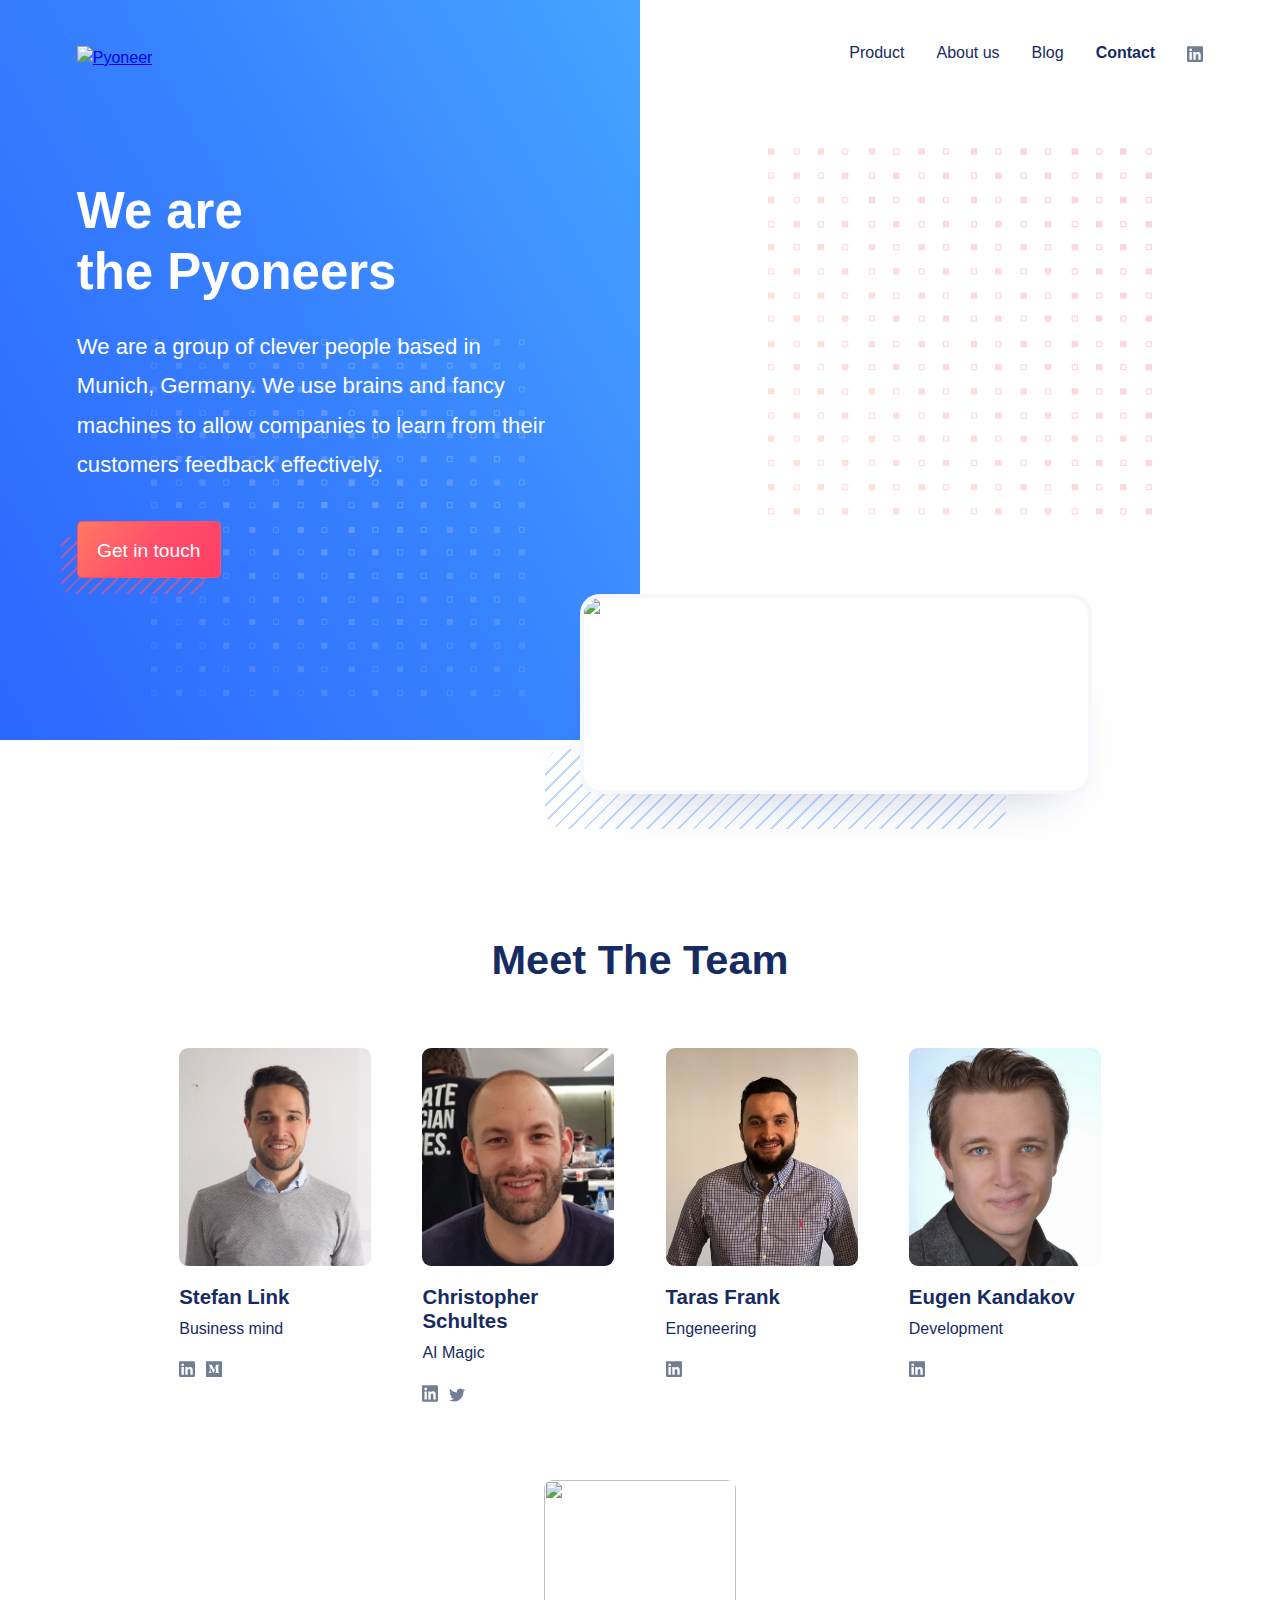
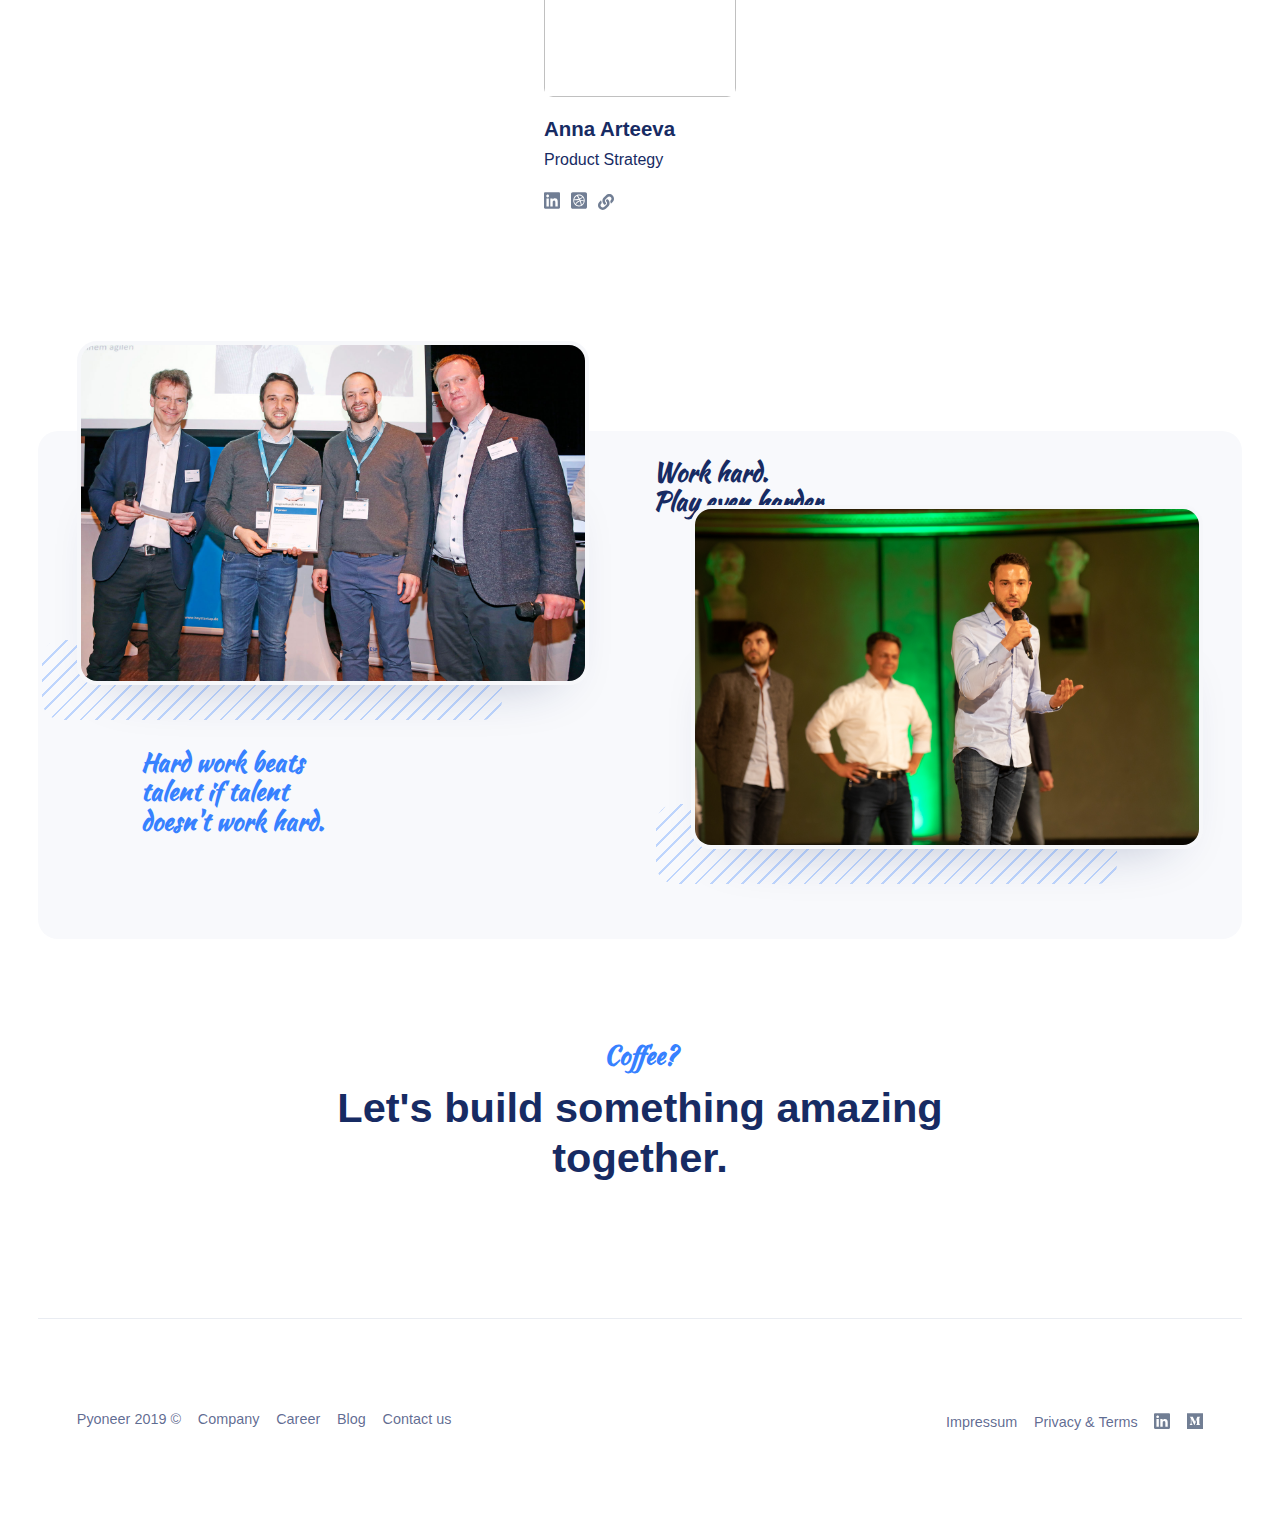
==== commit 556463fe: "impressum" ====
--- a/about.html
+++ b/about.html
@@ -14,17 +14,33 @@
 
     <link href="https://fonts.googleapis.com/css?family=Kaushan+Script&display=swap" rel="stylesheet">
 
+    <!-- Favicons --->
+    <link rel="apple-touch-icon" sizes="180x180" href="assets/img/favicons/apple-touch-icon.png">
+    <link rel="icon" type="image/png" sizes="32x32" href="assets/img/favicons/favicon-32x32.png">
+    <link rel="icon" type="image/png" sizes="16x16" href="assets/img/favicons/favicon-16x16.png">
+    <link rel="manifest" href="assets/img/favicons/site.webmanifest">
+    <link rel="mask-icon" href="assets/img/favicons/safari-pinned-tab.svg" color="#ff4f6a">
+    <meta name="msapplication-TileColor" content="#3781ff">
+    <meta name="theme-color" content="#ffffff">
+    <!---->
 </head>
 <body>
 
 <header class="header">
-    <img class="header--logo" src="assets/img/pyoneer-logo.svg" alt="Pyoneer">
-    <img class="header--logo sm" src="assets/img/pyoneer-logo-color.svg" alt="Pyoneer">
+    <a href="https://pyoneer.io/">
+        <img class="header--logo" src="assets/img/pyoneer-logo.svg" alt="Pyoneer">
+        <img class="header--logo sm" src="assets/img/pyoneer-logo-color.svg" alt="Pyoneer">
+    </a>
     <div class="header-right">
         <nav class="header--nav">
             <a class="header--link" href="index.html#product">Product</a>
             <a class="header--link" href="about.html">About us</a>
+            <a class="header--link" href="https://medium.com/@stefan.h.link" target="_blank">Blog</a>
             <a class="header--link strong" href="#contact">Contact</a>
+            <a href="https://www.linkedin.com/company/pyoneer/"  class="header--link icon"
+               target="_blank">
+                <img class="footer-icon" src="assets/img/icons/linkedin.svg">
+            </a>
         </nav>
     </div>
 </header>
@@ -36,8 +52,8 @@
                 We are <span class="nowrap">the Pyoneers</span>
             </h1>
             <p class="about--hero--content-lead">
-                Founded in 2014, Pyoneer is a flock of strategist, AI scientist, developers, and designer
-                headquartered in scenic Munich, Germany.
+                We are a group of clever people based in Munich, Germany. We use brains and fancy machines to allow
+                companies to learn from their customers feedback effectively.
             </p>
             <p class="hero-button">
                 <a class=" button-shadow" href="#contact">
@@ -186,7 +202,7 @@
             <div class="pic-right--content">
 
                 <h3 class="subtitle subtitle-quote">
-                    It’s about solving complex problems and having fun
+                    Hard work beats talent if talent doesn't work hard.
                 </h3>
 
             </div>
@@ -252,13 +268,10 @@
         </div>
 
         <div class="footer-list">
-            <a class="footer-link" href="#">
+            <a class="footer-link" href="impressum.html">
                 Impressum
             </a>
-            <a class="footer-link" href="#">
-                GDPR Policy
-            </a>
-            <a class="footer-link" href="#">
+            <a class="footer-link" href="https://www.iubenda.com/privacy-policy/12889167/legal" target="_blank">
                 Privacy & Terms
             </a>
             <a href="https://www.linkedin.com/company/pyoneer/"  class="footer-icon-link" target="_blank">
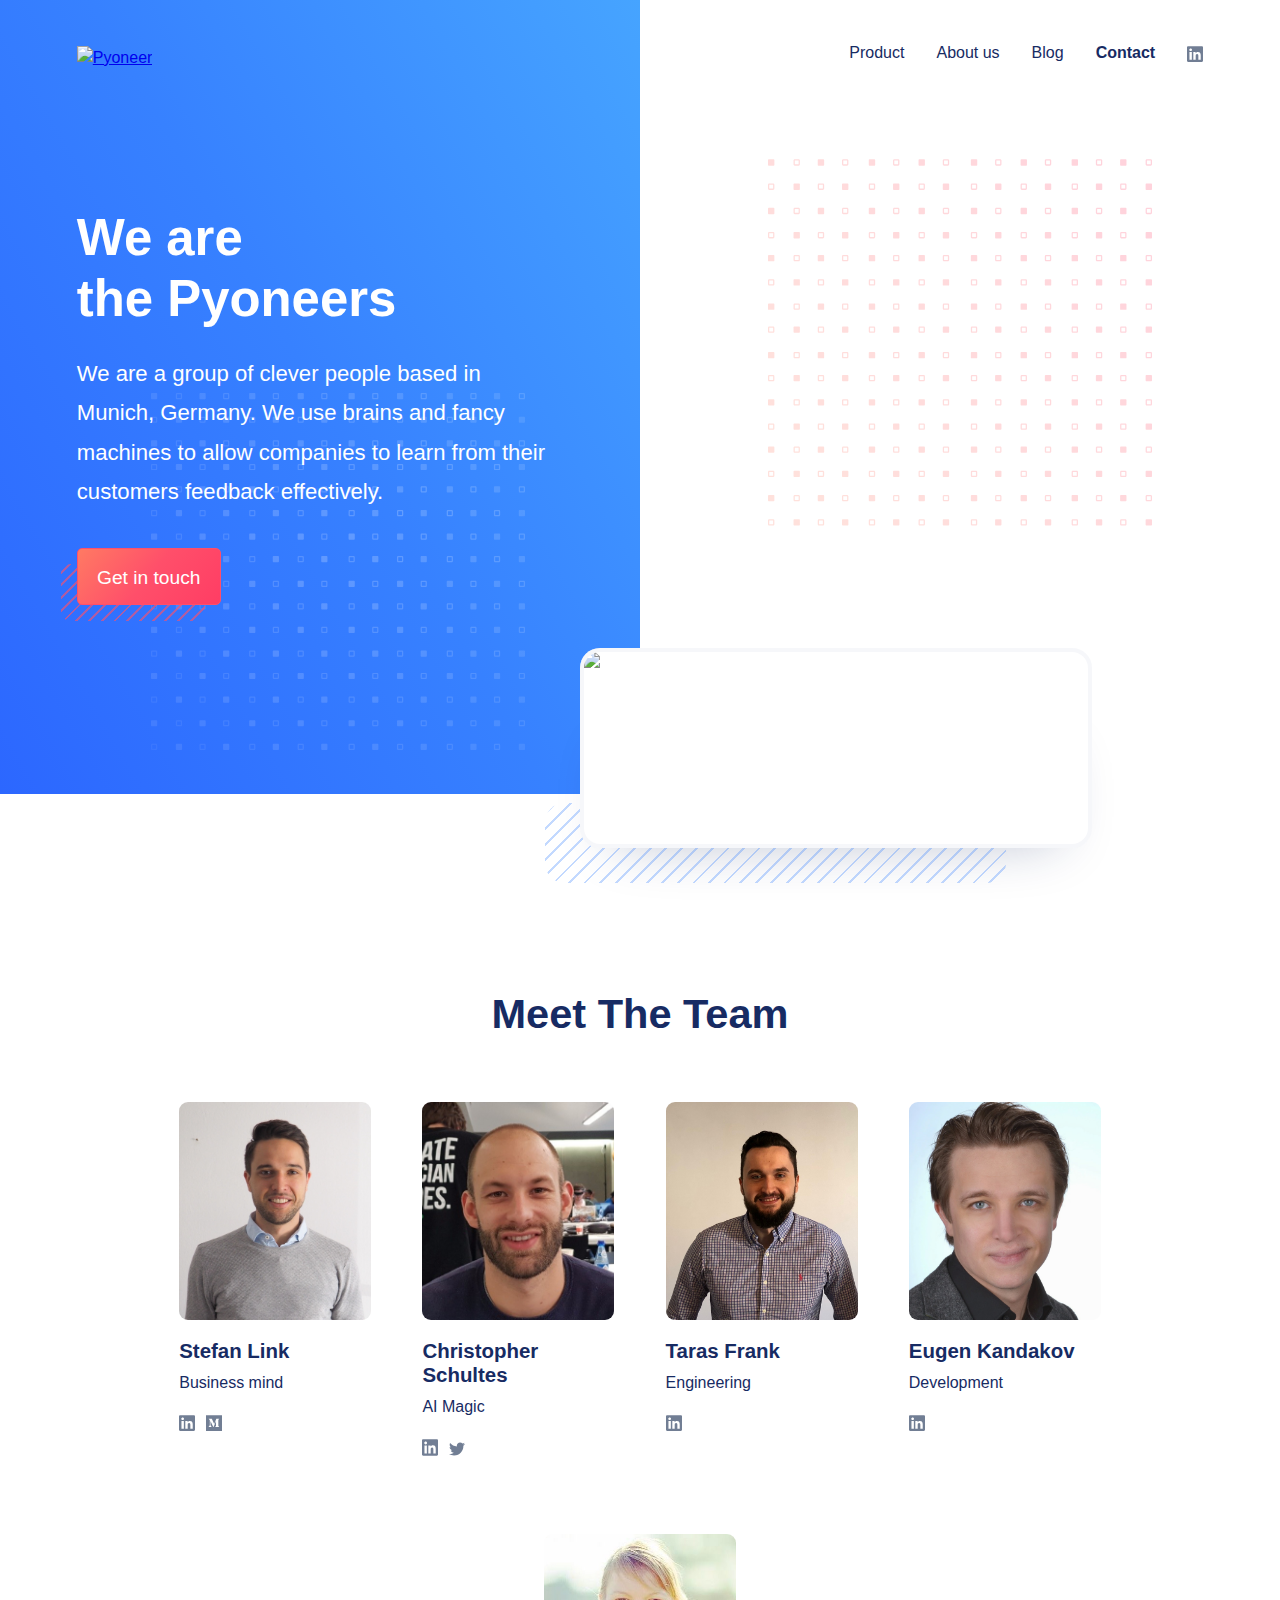
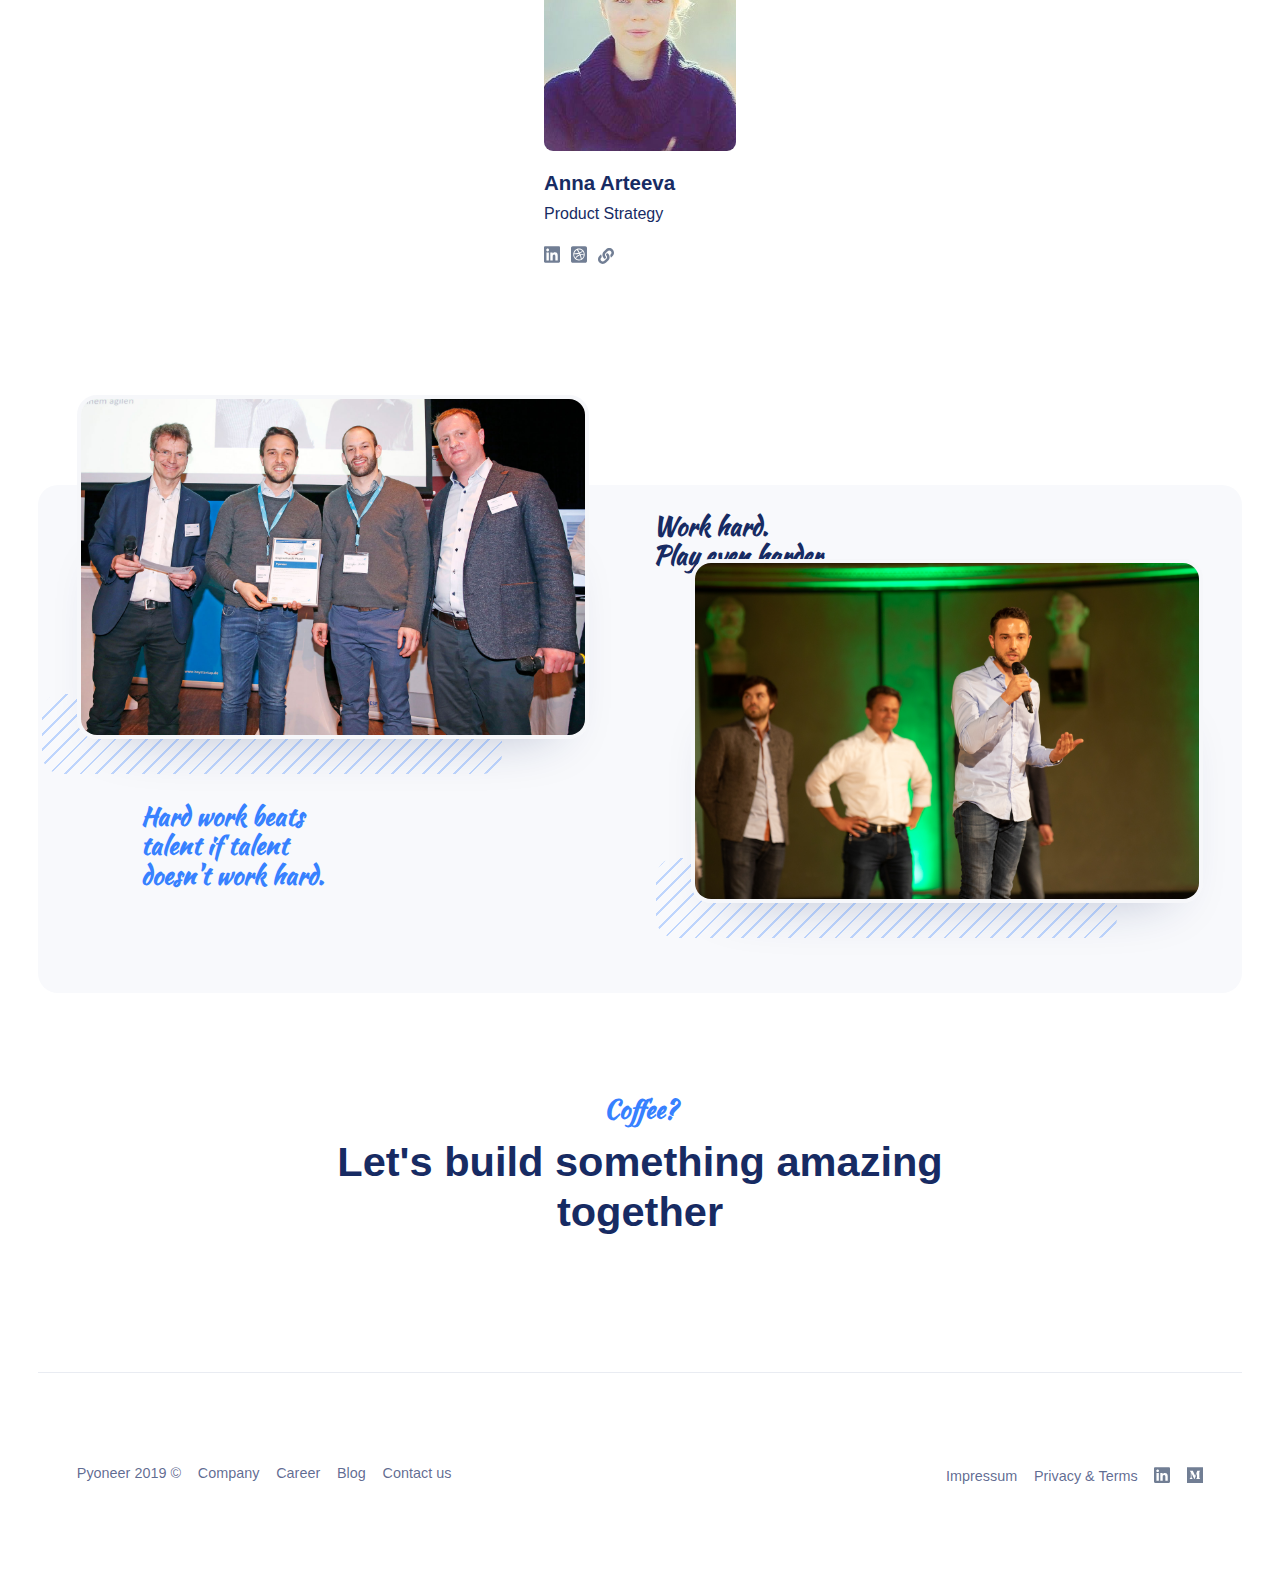
==== commit 9ed99329: "Quote fix, my photo temp" ====
--- a/about.html
+++ b/about.html
@@ -18,11 +18,24 @@
     <link rel="apple-touch-icon" sizes="180x180" href="assets/img/favicons/apple-touch-icon.png">
     <link rel="icon" type="image/png" sizes="32x32" href="assets/img/favicons/favicon-32x32.png">
     <link rel="icon" type="image/png" sizes="16x16" href="assets/img/favicons/favicon-16x16.png">
+    <!--
     <link rel="manifest" href="assets/img/favicons/site.webmanifest">
+    -->
     <link rel="mask-icon" href="assets/img/favicons/safari-pinned-tab.svg" color="#ff4f6a">
     <meta name="msapplication-TileColor" content="#3781ff">
     <meta name="theme-color" content="#ffffff">
     <!---->
+    <!-- Global site tag (gtag.js) - Google Analytics -->
+    <script async src="https://www.googletagmanager.com/gtag/js?id=UA-150757082-1"></script>
+    <script>
+        window.dataLayer = window.dataLayer || [];
+        function gtag(){dataLayer.push(arguments);}
+        gtag('js', new Date());
+
+        gtag('set', {'user_id': 'USER_ID'}); // Set the user ID using signed-in user_id.
+        gtag('config', 'UA-150757082-1');
+    </script>
+
 </head>
 <body>
 
@@ -132,7 +145,7 @@
             Taras Frank
         </h5>
         <p class="teammate-role">
-            Engeneering
+            Engineering
         </p>
         <p class="teammate-social">
              <a href="https://www.linkedin.com/in/taras-frank-pyoneer/" target="_blank">
@@ -142,7 +155,7 @@
     </div>
     <div class="teammate-card">
         <div class="teammate-photo">
-            <img src="assets/img/team/eugen_kandakov.JPG">
+            <img src="assets/img/team/eugen_kandakov.jpg">
         </div>
         <h5 class="teammate-name">
             Eugen Kandakov
@@ -158,7 +171,7 @@
     </div>
     <div class="teammate-card">
         <div class="teammate-photo">
-            <img src="#">
+            <img src="assets/img/team/anna_arteeva.jpg">
         </div>
         <h5 class="teammate-name">
             Anna Arteeva
@@ -226,7 +239,7 @@
                 Coffee?
             </h3>
             <h2 class="display-2">
-                Let's build something amazing together.
+                Let's build something amazing together
             </h2>
         </div>
         <div class="contact-section--form">
@@ -237,7 +250,7 @@
             <script>
                 hbspt.forms.create({
                     portalId: "6091377",
-                    formId: "1ee17e4d-89c4-4923-aa0a-f5434837002f"
+                    formId: "94f1481a-c9cc-4dde-ba29-495d0019d26c"
                 });
             </script>
 
@@ -248,41 +261,43 @@
 </section>
 
 
-    <footer class="footer section">
-        <div>
-            Pyoneer 2019 ©
-            <div class="footer-list">
-                <a class="footer-link strong" href="#">
-                    Company
-                </a>
-                <a class="footer-link strong" href="#">
-                    Career
-                </a>
-                <a class="footer-link strong" href="#">
-                    Blog
-                </a>
-                <a class="footer-link strong" href="#">
-                    Contact us
-                </a>
-            </div>
-        </div>
-
+<footer class="footer section">
+    <div>
+        Pyoneer 2019 ©
         <div class="footer-list">
-            <a class="footer-link" href="impressum.html">
-                Impressum
-            </a>
-            <a class="footer-link" href="https://www.iubenda.com/privacy-policy/12889167/legal" target="_blank">
-                Privacy & Terms
-            </a>
-            <a href="https://www.linkedin.com/company/pyoneer/"  class="footer-icon-link" target="_blank">
-                <img class="footer-icon" src="assets/img/icons/linkedin.svg">
-            </a>
-            <a href="https://medium.com/@stefan.h.link"  class="footer-icon-link" target="_blank">
-                <img class="footer-icon" src="assets/img/icons/medium.svg">
-            </a>
-
-        </div>
-    </footer>
-
+            <a class="footer-link strong" href="about.html">
+                Company
+            </a>
+            <a class="footer-link strong" href="https://www.linkedin.com/company/pyoneer/" target="_blank">
+                Career
+            </a>
+            <a class="footer-link strong" href="https://medium.com/@stefan.h.link" target="_blank">
+                Blog
+            </a>
+            <a class="footer-link strong" href="index.html#contact">
+                Contact us
+            </a>
+        </div>
+    </div>
+
+    <div class="footer-list">
+        <a class="footer-link" href="impressum.html">
+            Impressum
+        </a>
+        <a class="footer-link" href="https://www.iubenda.com/privacy-policy/12889167/legal" target="_blank">
+            Privacy & Terms
+        </a>
+        <a href="https://www.linkedin.com/company/pyoneer/"  class="footer-icon-link" target="_blank">
+            <img class="footer-icon" src="assets/img/icons/linkedin.svg">
+        </a>
+        <a href="https://medium.com/@stefan.h.link"  class="footer-icon-link" target="_blank">
+            <img class="footer-icon" src="assets/img/icons/medium.svg">
+        </a>
+
+    </div>
+</footer>
+<!-- Start of HubSpot Embed Code -->
+<script type="text/javascript" id="hs-script-loader" async defer src="//js.hs-scripts.com/6091377.js"></script>
+<!-- End of HubSpot Embed Code -->
     </body>
     </html>--- a/assets/bundle.css
+++ b/assets/bundle.css
@@ -968,6 +968,8 @@
   @media (max-width: calc(600px - 1px)) {
     .header--link {
       color: white; }
+      .header--link.icon {
+        display: none; }
       .header--link:hover, .header--link:focus, .header--link:active {
         color: white !important; } }
   @media (max-width: 599px) {
@@ -980,6 +982,8 @@
     color: #3781FF;
     border-bottom-color: #3781FF;
     text-decoration: none; }
+    .header--link:hover.icon, .header--link:focus.icon, .header--link:active.icon {
+      border-bottom-color: transparent; }
 
 .header--search {
   height: 38px;
@@ -1082,6 +1086,7 @@
     left: 9vw;
     width: 374px;
     height: 374px;
+    max-width: 90vw;
     background: url("../assets/img/dots-pattern.svg");
     background-repeat: no-repeat; }
 
@@ -1090,7 +1095,6 @@
   position: relative;
   z-index: 0;
   margin-bottom: 3vh;
-  overflow: hidden;
   margin-top: -115px; }
   @media (min-width: 1800px) {
     .home--hero {
@@ -1098,7 +1102,8 @@
   @media (min-width: 600px) {
     .home--hero {
       display: grid;
-      grid-template-columns: 1fr 1fr; } }
+      grid-template-columns: 1fr 1fr;
+      overflow: hidden; } }
   @media (max-width: calc(600px - 1px)) {
     .home--hero {
       display: flex;
@@ -1120,16 +1125,21 @@
     .home--hero--content, .about--hero--content {
       text-align: center;
       padding-bottom: 30vh; } }
-  .home--hero--content:before, .about--hero--content:before {
-    content: '';
-    position: absolute;
-    z-index: 0;
-    bottom: 3vh;
-    right: 9vw;
-    width: 374px;
-    height: 374px;
-    background: url("../assets/img/dots-pattern.svg");
-    background-repeat: no-repeat; }
+  @media (max-width: calc(600px - 1px)) {
+    .home--hero--content, .about--hero--content {
+      padding-bottom: 0;
+      width: 100vw; } }
+  @media (min-width: 600px) {
+    .home--hero--content:before, .about--hero--content:before {
+      content: '';
+      position: absolute;
+      z-index: 0;
+      bottom: 3vh;
+      right: 9vw;
+      width: 374px;
+      height: 374px;
+      background: url("../assets/img/dots-pattern.svg");
+      background-repeat: no-repeat; } }
 
 .home--hero--content-wrap, .about--hero--content-wrap {
   max-width: 60rem;
@@ -1152,10 +1162,18 @@
   position: relative; }
 
 .home--hero--review-floaties {
-  position: absolute;
-  left: -320px;
-  bottom: 5vh;
-  z-index: 10; }
+  position: absolute; }
+  @media (min-width: 600px) {
+    .home--hero--review-floaties {
+      left: -20vw;
+      bottom: 5vh;
+      z-index: 10;
+      max-width: 40vw; } }
+  @media (max-width: calc(600px - 1px)) {
+    .home--hero--review-floaties {
+      left: -100vw;
+      width: 100vw;
+      bottom: -15vw; } }
 
 .home--hero--content-lead {
   max-width: 30rem; }
@@ -1165,6 +1183,9 @@
   right: 8vw;
   bottom: 3vh;
   max-width: 25vw; }
+  @media (max-width: calc(600px - 1px)) {
+    .home--hero--chart {
+      display: none; } }
 
 .home--hero--dots {
   position: absolute;
@@ -1258,6 +1279,12 @@
   z-index: 1;
   background: #fff;
   border-radius: 20px; }
+  .screenshot-wrapper.no-back, .no-back.product-hero--screenshot-wrapper {
+    background: transparent; }
+    .screenshot-wrapper.no-back:before, .no-back.product-hero--screenshot-wrapper:before {
+      box-shadow: none; }
+    .screenshot-wrapper.no-back .screenshot, .no-back.product-hero--screenshot-wrapper .screenshot {
+      border: 0; }
 
 .screenshot {
   min-width: 500px;
@@ -1392,13 +1419,35 @@
   .container--pic-last {
     flex-direction: column-reverse; } }
 
+.screenshot-integrations {
+  position: relative;
+  margin-bottom: -10vh; }
+  @media (min-width: 900px) {
+    .screenshot-integrations {
+      margin-top: -10vh; }
+      .screenshot-integrations:before {
+        content: '';
+        position: absolute;
+        z-index: 0;
+        top: -10vh;
+        right: -3vw;
+        width: 504px;
+        height: 504px;
+        background: url("../assets/img/dots-blue.svg");
+        background-repeat: no-repeat;
+        background-size: contain; } }
+  @media (max-width: calc(900px - 1px)) {
+    .screenshot-integrations {
+      max-width: 400px;
+      margin: auto; } }
+
 .centered-section, .quote-section {
   text-align: center;
   max-width: 50rem; }
 
 .quote-body {
   font-size: calc(1rem + ((1vw - 0.3rem) * 1));
-  font-weight: lighter; }
+  font-weight: 300; }
 
 .quote-author {
   font-weight: bold;
@@ -1428,7 +1477,8 @@
 .contact-section {
   max-width: 700px;
   margin-left: auto;
-  margin-right: auto; }
+  margin-right: auto;
+  overflow: auto; }
 
 .contact-section--form {
   max-width: 30rem;
@@ -1586,7 +1636,7 @@
     .about--hero {
       display: grid;
       grid-template-columns: 1fr 1fr;
-      min-height: 90vh;
+      min-height: 96vh;
       padding-bottom: 5.5vw; } }
 
 @media (min-width: 900px) {
@@ -1598,7 +1648,7 @@
 
 @media (max-width: calc(900px - 1px)) {
   .about--hero--content-wrap {
-    margin-top: 10vh;
+    margin-top: 130px;
     margin-bottom: 5vh; } }
 @media (min-width: 1200px) {
   .about--hero--content-wrap h1 {
@@ -1608,7 +1658,7 @@
   position: relative; }
   @media (max-width: calc(900px - 1px)) {
     .about--hero--img {
-      margin-top: -15vh; } }
+      margin: -15vh 3vw 0; } }
 
 .about--hero--photo-wrap {
   z-index: 10; }
@@ -1640,24 +1690,33 @@
 @media (min-width: 900px) {
   .about-section-gallery {
     margin-top: 5vh; } }
+@media (max-width: 599px) {
+  .about-section-gallery {
+    padding-top: 3vh;
+    padding-bottom: 5vh; } }
 
 @media (min-width: 900px) {
   .about-gallery--1-row,
   .about-gallery--2-row {
-    margin-top: -20vh; }
-    .about-gallery--1-row .subtitle-quote,
-    .about-gallery--2-row .subtitle-quote {
+    margin-top: -20vh; } }
+
+.about-gallery--1-row {
+  align-items: flex-start; }
+
+.about-gallery--2-row {
+  align-items: flex-end; }
+
+.subtitle-quote {
+  max-width: 200px; }
+  @media (min-width: 900px) {
+    .subtitle-quote {
       margin-top: 13vh;
       margin-left: 5vw; } }
-
-.about-gallery--1-row {
-  align-items: flex-start; }
-
-.about-gallery--2-row {
-  align-items: flex-end; }
-
-.subtitle-quote {
-  max-width: 200px; }
+  @media (max-width: 599px) {
+    .subtitle-quote {
+      margin: auto;
+      text-align: center;
+      margin-top: 2em; } }
 
 .team-container {
   display: flex;
@@ -1668,6 +1727,9 @@
   flex-wrap: wrap;
   max-width: 1200px;
   margin: 4vh auto; }
+  @media (max-width: calc(900px - 1px)) {
+    .team-container {
+      margin-bottom: 0; } }
 
 .teammate-card {
   display: flex;
@@ -1679,8 +1741,10 @@
   max-width: 300px;
   text-decoration: none; }
   @media (max-width: calc(900px - 1px)) {
-    .teammate-card:nth-of-type(2n) {
-      margin-right: 0; } }
+    .teammate-card {
+      margin: 1vh 2vw 0; }
+      .teammate-card:nth-of-type(2n) {
+        margin-right: 0; } }
 
 .teammate-photo {
   border-radius: 9px;
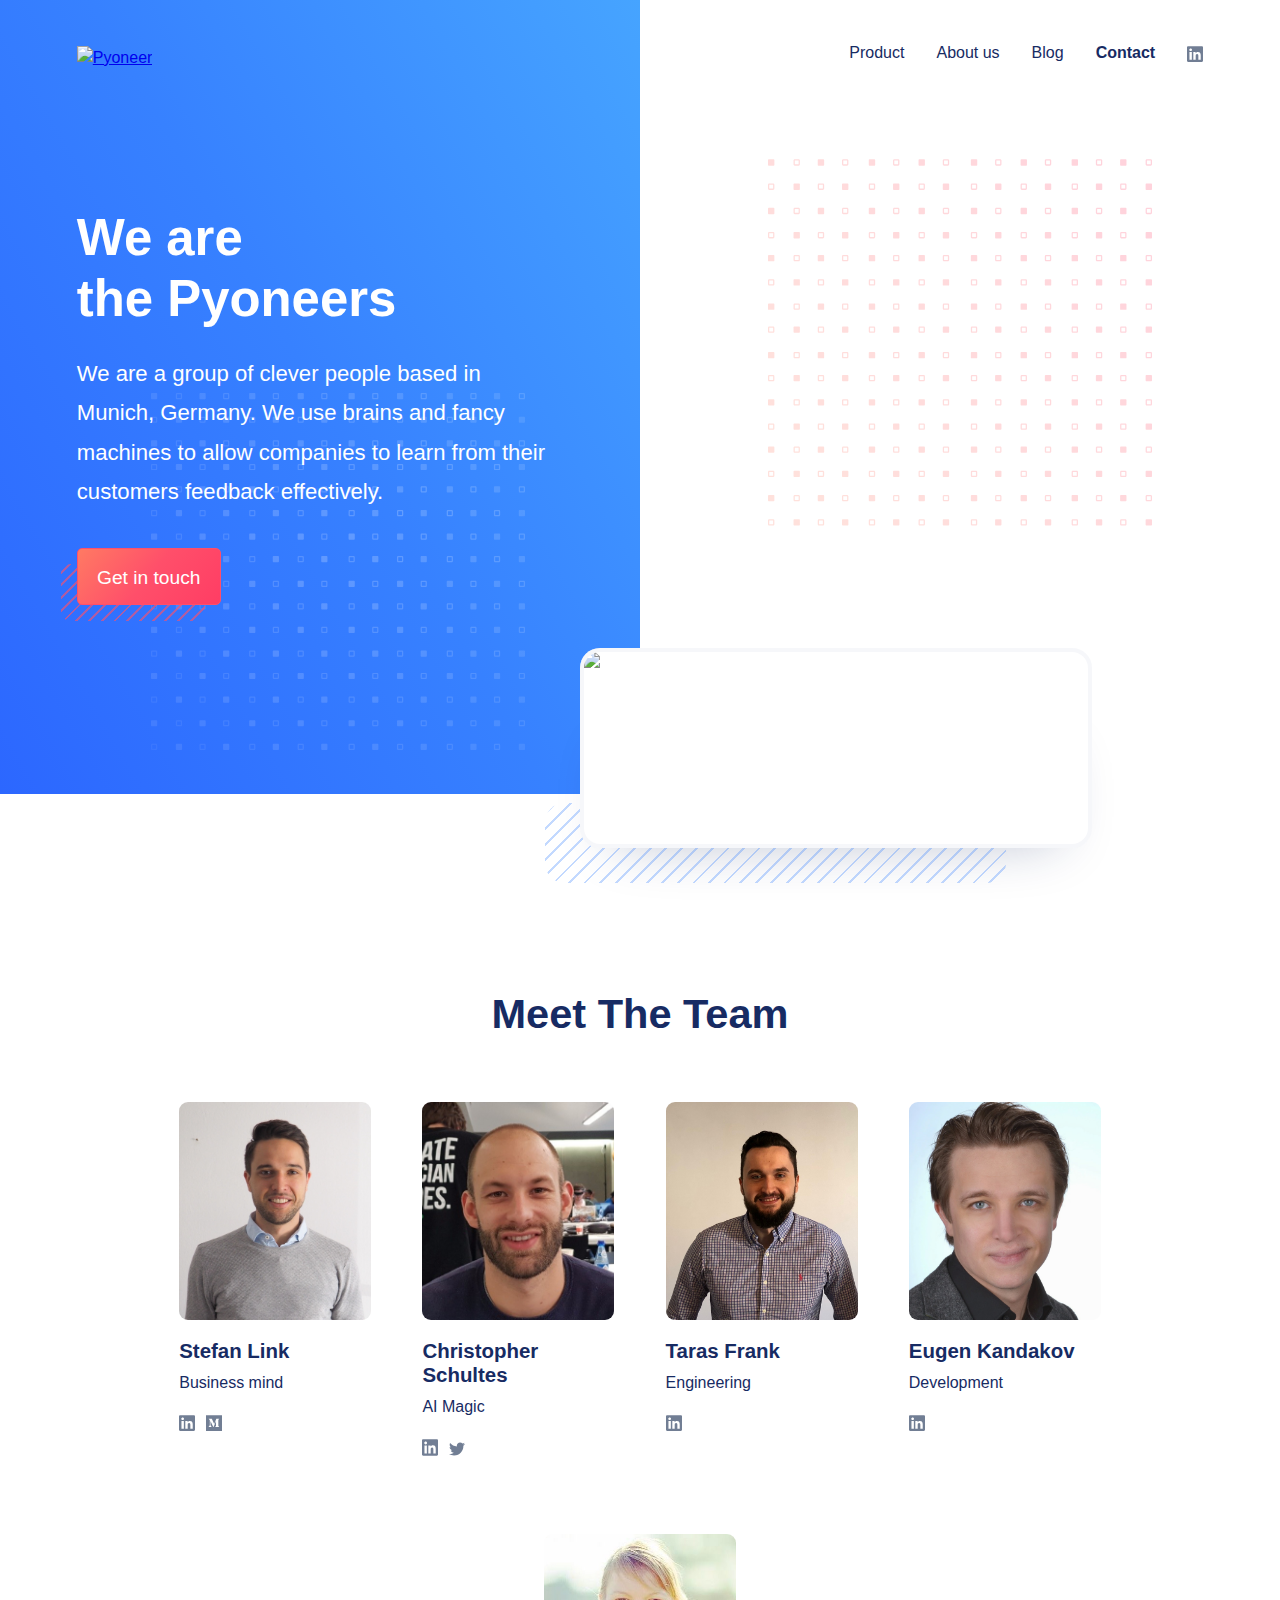
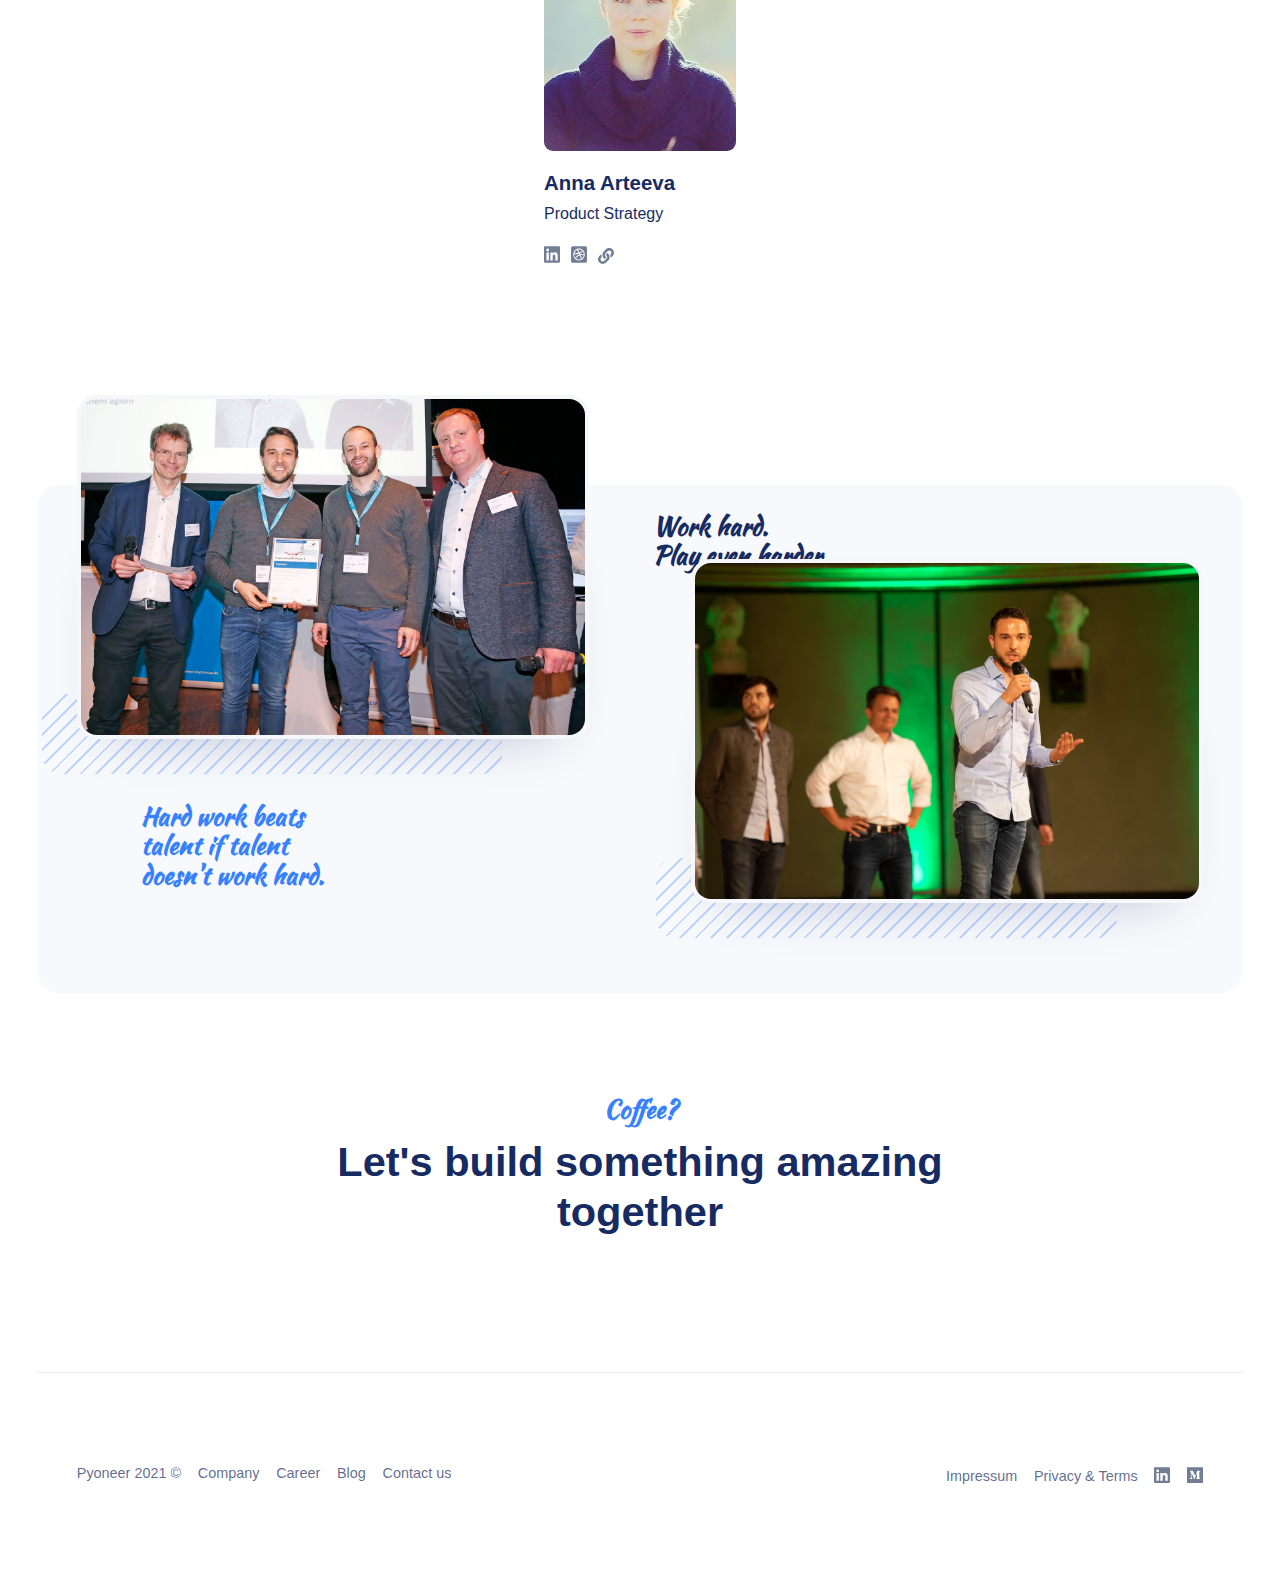
==== commit f30edcd4: "removed lsep" ====
--- a/about.html
+++ b/about.html
@@ -1,303 +1,420 @@
 <!DOCTYPE html>
 <html lang="en">
-<head>
-    <meta charset="UTF-8">
+  <head>
+    <meta charset="UTF-8" />
     <title>
-        Pyoneer Team - customer feedback analytics
+      Pyoneer Team - Customer Feedback Analytics. Helping companies to hear
+      their customers.
     </title>
-
-    <meta charset="utf-8">
-    <meta name="viewport" content="width=device-width, initial-scale=1, shrink-to-fit=no">
-    <meta http-equiv="x-ua-compatible" content="ie=edge">
-
-    <link rel="stylesheet" href="assets/bundle.css" crossorigin="anonymous">
-
-    <link href="https://fonts.googleapis.com/css?family=Kaushan+Script&display=swap" rel="stylesheet">
+    <meta
+      name="description"
+      content="Process Customer Feedback from all channels to reveal the most relevant topics with the power of AI."
+    />
+    <meta
+      name="keywords"
+      content="Customer Feedback, analytics, NLP, AI, Machine learning, support, Reviews, Aggregator"
+    />
+
+    <meta charset="utf-8" />
+    <meta
+      name="viewport"
+      content="width=device-width, initial-scale=1, shrink-to-fit=no"
+    />
+    <meta http-equiv="x-ua-compatible" content="ie=edge" />
+
+    <link rel="stylesheet" href="assets/bundle.css" crossorigin="anonymous" />
+
+    <link
+      href="https://fonts.googleapis.com/css?family=Kaushan+Script&display=swap"
+      rel="stylesheet"
+    />
 
     <!-- Favicons --->
-    <link rel="apple-touch-icon" sizes="180x180" href="assets/img/favicons/apple-touch-icon.png">
-    <link rel="icon" type="image/png" sizes="32x32" href="assets/img/favicons/favicon-32x32.png">
-    <link rel="icon" type="image/png" sizes="16x16" href="assets/img/favicons/favicon-16x16.png">
-    <!--
-    <link rel="manifest" href="assets/img/favicons/site.webmanifest">
-    -->
-    <link rel="mask-icon" href="assets/img/favicons/safari-pinned-tab.svg" color="#ff4f6a">
-    <meta name="msapplication-TileColor" content="#3781ff">
-    <meta name="theme-color" content="#ffffff">
+    <link
+      rel="apple-touch-icon"
+      sizes="180x180"
+      href="assets/img/favicons/apple-touch-icon.png"
+    />
+    <link
+      rel="icon"
+      type="image/png"
+      sizes="32x32"
+      href="assets/img/favicons/favicon-32x32.png"
+    />
+    <link
+      rel="icon"
+      type="image/png"
+      sizes="16x16"
+      href="assets/img/favicons/favicon-16x16.png"
+    />
+    <!-- <link rel="manifest" href="assets/img/favicons/site.webmanifest">-->
+    <link
+      rel="mask-icon"
+      href="assets/img/favicons/safari-pinned-tab.svg"
+      color="#ff4f6a"
+    />
+    <meta name="msapplication-TileColor" content="#3781ff" />
+    <meta name="theme-color" content="#ffffff" />
     <!---->
     <!-- Global site tag (gtag.js) - Google Analytics -->
-    <script async src="https://www.googletagmanager.com/gtag/js?id=UA-150757082-1"></script>
+    <script
+      async
+      src="https://www.googletagmanager.com/gtag/js?id=UA-150757082-1"
+    ></script>
     <script>
-        window.dataLayer = window.dataLayer || [];
-        function gtag(){dataLayer.push(arguments);}
-        gtag('js', new Date());
-
-        gtag('set', {'user_id': 'USER_ID'}); // Set the user ID using signed-in user_id.
-        gtag('config', 'UA-150757082-1');
+      window.dataLayer = window.dataLayer || [];
+
+      function gtag() {
+        dataLayer.push(arguments);
+      }
+      gtag("js", new Date());
+      gtag("set", {
+        user_id: "USER_ID",
+      }); // Set the user ID using signed-in user_id.
+      gtag("config", "UA-150757082-1");
     </script>
-
-</head>
-<body>
-
-<header class="header">
-    <a href="https://pyoneer.io/">
-        <img class="header--logo" src="assets/img/pyoneer-logo.svg" alt="Pyoneer">
-        <img class="header--logo sm" src="assets/img/pyoneer-logo-color.svg" alt="Pyoneer">
-    </a>
-    <div class="header-right">
+    <meta property="og:type" content="website" />
+    <meta
+      property="og:title"
+      content="Pyoneer.io - Helping companies to hear their customers"
+    />
+    <meta
+      property="og:image"
+      content="https://pyoneer.io/assets/img/re-branding-slides/rebranding-slide-fb.png"
+    />
+    <meta
+      name="twitter:card"
+      content="Pyoneer.io - Customer Feedback Analytics. Helping companies to hear their customers."
+    />
+    <meta
+      property="og:description"
+      content="Process Customer Feedback from all channels to reveal the most relevant topics with the power of AI."
+    />
+  </head>
+
+  <body>
+    <header class="header">
+      <a href="https://pyoneer.io/">
+        <img
+          class="header--logo"
+          src="assets/img/pyoneer-logo.svg"
+          alt="Pyoneer"
+        />
+        <img
+          class="header--logo sm"
+          src="assets/img/pyoneer-logo-color.svg"
+          alt="Pyoneer"
+        />
+      </a>
+      <div class="header-right">
         <nav class="header--nav">
-            <a class="header--link" href="index.html#product">Product</a>
-            <a class="header--link" href="about.html">About us</a>
-            <a class="header--link" href="https://medium.com/@stefan.h.link" target="_blank">Blog</a>
-            <a class="header--link strong" href="#contact">Contact</a>
-            <a href="https://www.linkedin.com/company/pyoneer/"  class="header--link icon"
-               target="_blank">
-                <img class="footer-icon" src="assets/img/icons/linkedin.svg">
-            </a>
+          <a class="header--link" href="index.html#product">Product</a>
+          <a class="header--link" href="https://blog.pyoneer.io/about-us/"
+            >About us</a
+          >
+          <a class="header--link" href="https://blog.pyoneer.io">Blog</a>
+          <a class="header--link strong" href="#contact">Contact</a>
+          <a
+            href="https://www.linkedin.com/company/pyoneer/"
+            class="header--link icon"
+            target="_blank"
+          >
+            <img class="footer-icon" src="assets/img/icons/linkedin.svg" />
+          </a>
         </nav>
-    </div>
-</header>
-
-<section class="about--hero">
-    <div class="about--hero--content">
+      </div>
+    </header>
+
+    <section class="about--hero">
+      <div class="about--hero--content">
         <div class="about--hero--content-wrap">
-            <h1 class="display-1">
-                We are <span class="nowrap">the Pyoneers</span>
-            </h1>
-            <p class="about--hero--content-lead">
-                We are a group of clever people based in Munich, Germany. We use brains and fancy machines to allow
-                companies to learn from their customers feedback effectively.
-            </p>
-            <p class="hero-button">
-                <a class=" button-shadow" href="#contact">
-                <span  class="button button-lg">
-                    Get in touch
-                </span>
-                </a>
-            </p>
-        </div>
-    </div>
-
-    <div class="about--hero--img">
-
+          <h1 class="display-1">
+            We are <span class="nowrap">the Pyoneers</span>
+          </h1>
+          <p class="about--hero--content-lead">
+            We are a group of clever people based in Munich, Germany. We use
+            brains and fancy machines to allow companies to learn from their
+            customers feedback effectively.
+          </p>
+          <p class="hero-button">
+            <a class="button-shadow" href="#contact">
+              <span class="button button-lg"> Get in touch </span>
+            </a>
+          </p>
+        </div>
+      </div>
+
+      <div class="about--hero--img">
         <div class="about--hero--photo-wrap">
-            <div class="screenshot-shadow about--hero--photo-wrap">
-                <div class="screenshot-wrapper">
-                    <img class="screenshot about--hero--photo"
-                         src="https://images.unsplash.com/photo-1522071820081-009f0129c71c?ixlib=rb-1.2.1&ixid=eyJhcHBfaWQiOjEyMDd9&auto=format&fit=crop&w=2250&q=80">
-                </div>
+          <div class="screenshot-shadow about--hero--photo-wrap">
+            <div class="screenshot-wrapper">
+              <img
+                class="screenshot about--hero--photo"
+                src="https://images.unsplash.com/photo-1522071820081-009f0129c71c?ixlib=rb-1.2.1&ixid=eyJhcHBfaWQiOjEyMDd9&auto=format&fit=crop&w=2250&q=80"
+              />
             </div>
-        </div>
-
-        <img class="about--hero--dots" src="assets/img/dots-red.svg">
-    </div>
-</section>
-
-<section class="section section-team">
-    <h2 class="display-2 text-centered" style="max-width: 50rem; margin-left: auto;margin-right: auto;">
+          </div>
+        </div>
+
+        <img class="about--hero--dots" src="assets/img/dots-red.svg" />
+      </div>
+    </section>
+
+    <section class="section section-team">
+      <h2
+        class="display-2 text-centered"
+        style="max-width: 50rem; margin-left: auto; margin-right: auto"
+      >
         Meet The Team
-    </h2>
-<div class="team-container">
-
-    <div class="teammate-card">
-        <div class="teammate-photo">
-            <img src="assets/img/team/stefan_link.jpg">
-        </div>
-        <h5 class="teammate-name">
-            Stefan Link
-        </h5>
-        <p class="teammate-role">
-            Business mind
-        </p>
-        <p class="teammate-social">
-            <a href="https://www.linkedin.com/in/stefan-link-pyoneer/" target="_blank">
-                <img class="teammate-social-icon" src="assets/img/icons/linkedin.svg">
+      </h2>
+      <div class="team-container">
+        <div class="teammate-card">
+          <div class="teammate-photo">
+            <img src="assets/img/team/stefan_link.jpg" />
+          </div>
+          <h5 class="teammate-name">Stefan Link</h5>
+          <p class="teammate-role">Business mind</p>
+          <p class="teammate-social">
+            <a
+              href="https://www.linkedin.com/in/stefan-link-pyoneer/"
+              target="_blank"
+            >
+              <img
+                class="teammate-social-icon"
+                src="assets/img/icons/linkedin.svg"
+              />
             </a>
             <a href="https://medium.com/@stefan.h.link" target="_blank">
-                <img class="teammate-social-icon" src="assets/img/icons/medium.svg">
-            </a>
-        </p>
-    </div>
-    <div class="teammate-card">
-        <div class="teammate-photo">
-            <img src="assets/img/team/christopher_schultes.jpg">
-        </div>
-        <h5 class="teammate-name">
-            Christopher Schultes
-        </h5>
-        <p class="teammate-role">
-            AI Magic
-        </p>
-        <p class="teammate-social">
-            <a href="https://www.linkedin.com/in/christopher-schultes-pyoneer/" target="_blank">
-                <img class="teammate-social-icon" src="assets/img/icons/linkedin.svg">
+              <img
+                class="teammate-social-icon"
+                src="assets/img/icons/medium.svg"
+              />
+            </a>
+          </p>
+        </div>
+        <div class="teammate-card">
+          <div class="teammate-photo">
+            <img src="assets/img/team/christopher_schultes.jpg" />
+          </div>
+          <h5 class="teammate-name">Christopher Schultes</h5>
+          <p class="teammate-role">AI Magic</p>
+          <p class="teammate-social">
+            <a
+              href="https://www.linkedin.com/in/christopher-schultes-pyoneer/"
+              target="_blank"
+            >
+              <img
+                class="teammate-social-icon"
+                src="assets/img/icons/linkedin.svg"
+              />
             </a>
             <a href="https://twitter.com/Chris_s87" target="_blank">
-                <img class="teammate-social-icon" src="assets/img/icons/twitter.svg">
-            </a>
-        </p>
-    </div>
-    <div class="teammate-card">
-        <div class="teammate-photo">
-            <img src="assets/img/team/taras_frank.jpg">
-        </div>
-        <h5 class="teammate-name">
-            Taras Frank
-        </h5>
-        <p class="teammate-role">
-            Engineering
-        </p>
-        <p class="teammate-social">
-             <a href="https://www.linkedin.com/in/taras-frank-pyoneer/" target="_blank">
-                <img class="teammate-social-icon" src="assets/img/icons/linkedin.svg">
-            </a>
-        </p>
-    </div>
-    <div class="teammate-card">
-        <div class="teammate-photo">
-            <img src="assets/img/team/eugen_kandakov.jpg">
-        </div>
-        <h5 class="teammate-name">
-            Eugen Kandakov
-        </h5>
-        <p class="teammate-role">
-            Development
-        </p>
-        <p class="teammate-social">
-             <a href="https://www.linkedin.com/in/eugen-kandakov/" target="_blank">
-                <img class="teammate-social-icon" src="assets/img/icons/linkedin.svg">
-            </a>
-        </p>
-    </div>
-    <div class="teammate-card">
-        <div class="teammate-photo">
-            <img src="assets/img/team/anna_arteeva.jpg">
-        </div>
-        <h5 class="teammate-name">
-            Anna Arteeva
-        </h5>
-        <p class="teammate-role">
-            Product Strategy
-        </p>
-        <p class="teammate-social">
+              <img
+                class="teammate-social-icon"
+                src="assets/img/icons/twitter.svg"
+              />
+            </a>
+          </p>
+        </div>
+        <div class="teammate-card">
+          <div class="teammate-photo">
+            <img src="assets/img/team/taras_frank.jpg" />
+          </div>
+          <h5 class="teammate-name">Taras Frank</h5>
+          <p class="teammate-role">Engineering</p>
+          <p class="teammate-social">
+            <a
+              href="https://www.linkedin.com/in/taras-frank-pyoneer/"
+              target="_blank"
+            >
+              <img
+                class="teammate-social-icon"
+                src="assets/img/icons/linkedin.svg"
+              />
+            </a>
+          </p>
+        </div>
+        <div class="teammate-card">
+          <div class="teammate-photo">
+            <img src="assets/img/team/eugen_kandakov.jpg" />
+          </div>
+          <h5 class="teammate-name">Eugen Kandakov</h5>
+          <p class="teammate-role">Development</p>
+          <p class="teammate-social">
+            <a
+              href="https://www.linkedin.com/in/eugen-kandakov/"
+              target="_blank"
+            >
+              <img
+                class="teammate-social-icon"
+                src="assets/img/icons/linkedin.svg"
+              />
+            </a>
+          </p>
+        </div>
+        <div class="teammate-card">
+          <div class="teammate-photo">
+            <img src="assets/img/team/anna_arteeva.jpg" />
+          </div>
+          <h5 class="teammate-name">Anna Arteeva</h5>
+          <p class="teammate-role">Product Strategy</p>
+          <p class="teammate-social">
             <a href="https://www.linkedin.com/in/annaarteeva/" target="_blank">
-                <img class="teammate-social-icon" src="assets/img/icons/linkedin.svg">
+              <img
+                class="teammate-social-icon"
+                src="assets/img/icons/linkedin.svg"
+              />
             </a>
             <a href="https://dribbble.com/anna_arteeva" target="_blank">
-                <img class="teammate-social-icon" src="assets/img/icons/dribbble-square.svg">
+              <img
+                class="teammate-social-icon"
+                src="assets/img/icons/dribbble-square.svg"
+              />
             </a>
             <a href="http://annaarteeva.com" target="_blank">
-                <img class="teammate-social-icon" src="assets/img/icons/link.svg">
-            </a>
-        </p>
-    </div>
-</div>
-</section>
+              <img
+                class="teammate-social-icon"
+                src="assets/img/icons/link.svg"
+              />
+            </a>
+          </p>
+        </div>
+      </div>
+    </section>
 
     <section class="section section-back about-section-gallery" id="product">
-        <div class="pic-left--section about-gallery--1-row">
-            <div class="pic-right--content">
-                <h3 class="subtitle dark subtitle-quote">
-                    Work hard.
-                    <span class="nowrap">Play even harder.</span>
-                </h3>
+      <div class="pic-left--section about-gallery--1-row">
+        <div class="pic-right--content">
+          <h3 class="subtitle dark subtitle-quote">
+            Work hard.
+            <span class="nowrap">Play even harder.</span>
+          </h3>
+        </div>
+        <div class="pic-left--pic-container">
+          <div class="screenshot-shadow">
+            <div class="screenshot-wrapper">
+              <img
+                class="screenshot"
+                src="assets/img/team/pyoneer_baystartup.jpg"
+                alt=""
+              />
             </div>
-            <div class="pic-left--pic-container">
-                <div class="screenshot-shadow">
-                    <div class="screenshot-wrapper">
-                        <img class="screenshot" src="assets/img/team/pyoneer_baystartup.jpg"
-                             alt="">
-                    </div>
-                </div>
+          </div>
+        </div>
+      </div>
+      <div class="pic-right--section about-gallery--2-row">
+        <div class="pic-right--content">
+          <h3 class="subtitle subtitle-quote">
+            Hard work beats talent if talent doesn't work hard.
+          </h3>
+        </div>
+
+        <div class="pic-left--pic-container">
+          <div class="screenshot-shadow">
+            <div class="screenshot-wrapper">
+              <img
+                class="screenshot"
+                src="assets/img/team/pyoneer-stefan-talk.jpg"
+                alt=""
+              />
             </div>
-        </div>
-        <div class=" pic-right--section about-gallery--2-row">
-            <div class="pic-right--content">
-
-                <h3 class="subtitle subtitle-quote">
-                    Hard work beats talent if talent doesn't work hard.
-                </h3>
-
-            </div>
-
-            <div class="pic-left--pic-container ">
-                <div class="screenshot-shadow">
-                    <div class="screenshot-wrapper">
-                        <img class="screenshot" src="assets/img/team/pyoneer-stefan-talk.jpg"
-                             alt="">
-                    </div>
-                </div>
-            </div>
-        </div>
+          </div>
+        </div>
+      </div>
     </section>
 
-
-<section class="section contact-section" id="contact">
-    <div class="section--content">
+    <section class="section contact-section" id="contact">
+      <div class="section--content">
         <div class="text-centered">
-            <h3 class="subtitle">
-                Coffee?
-            </h3>
-            <h2 class="display-2">
-                Let's build something amazing together
-            </h2>
+          <h3 class="subtitle">Coffee?</h3>
+          <h2 class="display-2">Let's build something amazing together</h2>
         </div>
         <div class="contact-section--form">
-            <!--[if lte IE 8]>
-            <script charset="utf-8" type="text/javascript" src="//js.hsforms.net/forms/v2-legacy.js"></script>
-            <![endif]-->
-            <script charset="utf-8" type="text/javascript" src="//js.hsforms.net/forms/v2.js"></script>
-            <script>
-                hbspt.forms.create({
-                    portalId: "6091377",
-                    formId: "94f1481a-c9cc-4dde-ba29-495d0019d26c"
-                });
-            </script>
-
-        </div>
-
-
-    </div>
-</section>
-
-
-<footer class="footer section">
-    <div>
-        Pyoneer 2019 ©
+          <!--[if lte IE 8]>
+            <script
+              charset="utf-8"
+              type="text/javascript"
+              src="//js.hsforms.net/forms/v2-legacy.js"
+            ></script>
+          <![endif]-->
+          <script
+            charset="utf-8"
+            type="text/javascript"
+            src="//js.hsforms.net/forms/v2.js"
+          ></script>
+          <script>
+            hbspt.forms.create({
+              portalId: "6091377",
+              formId: "94f1481a-c9cc-4dde-ba29-495d0019d26c",
+            });
+          </script>
+        </div>
+      </div>
+    </section>
+
+    <footer class="footer section">
+      <div>
+        Pyoneer 2021 ©
         <div class="footer-list">
-            <a class="footer-link strong" href="about.html">
-                Company
-            </a>
-            <a class="footer-link strong" href="https://www.linkedin.com/company/pyoneer/" target="_blank">
-                Career
-            </a>
-            <a class="footer-link strong" href="https://medium.com/@stefan.h.link" target="_blank">
-                Blog
-            </a>
-            <a class="footer-link strong" href="index.html#contact">
-                Contact us
-            </a>
-        </div>
-    </div>
-
-    <div class="footer-list">
-        <a class="footer-link" href="impressum.html">
-            Impressum
+          <a
+            class="footer-link strong"
+            href="https://blog.pyoneer.io/about-us/"
+          >
+            Company
+          </a>
+          <a
+            class="footer-link strong"
+            href="https://www.linkedin.com/company/pyoneer/"
+            target="_blank"
+          >
+            Career
+          </a>
+          <a
+            class="footer-link strong"
+            href="https://medium.com/@stefan.h.link"
+            target="_blank"
+          >
+            Blog
+          </a>
+          <a class="footer-link strong" href="index.html#contact">
+            Contact us
+          </a>
+        </div>
+      </div>
+
+      <div class="footer-list">
+        <a class="footer-link" href="impressum.html"> Impressum </a>
+        <a
+          class="footer-link"
+          href="https://www.iubenda.com/privacy-policy/12889167/legal"
+          target="_blank"
+        >
+          Privacy & Terms
         </a>
-        <a class="footer-link" href="https://www.iubenda.com/privacy-policy/12889167/legal" target="_blank">
-            Privacy & Terms
+        <a
+          href="https://www.linkedin.com/company/pyoneer/"
+          class="footer-icon-link"
+          target="_blank"
+        >
+          <img class="footer-icon" src="assets/img/icons/linkedin.svg" />
         </a>
-        <a href="https://www.linkedin.com/company/pyoneer/"  class="footer-icon-link" target="_blank">
-            <img class="footer-icon" src="assets/img/icons/linkedin.svg">
+        <a
+          href="https://medium.com/@stefan.h.link"
+          class="footer-icon-link"
+          target="_blank"
+        >
+          <img class="footer-icon" src="assets/img/icons/medium.svg" />
         </a>
-        <a href="https://medium.com/@stefan.h.link"  class="footer-icon-link" target="_blank">
-            <img class="footer-icon" src="assets/img/icons/medium.svg">
-        </a>
-
-    </div>
-</footer>
-<!-- Start of HubSpot Embed Code -->
-<script type="text/javascript" id="hs-script-loader" async defer src="//js.hs-scripts.com/6091377.js"></script>
-<!-- End of HubSpot Embed Code -->
-    </body>
-    </html>+      </div>
+    </footer>
+    <!-- Start of HubSpot Embed Code -->
+    <script
+      type="text/javascript"
+      id="hs-script-loader"
+      async
+      defer
+      src="//js.hs-scripts.com/6091377.js"
+    ></script>
+    <!-- End of HubSpot Embed Code -->
+  </body>
+</html>
--- a/assets/bundle.css
+++ b/assets/bundle.css
@@ -1159,7 +1159,10 @@
   margin-top: 4vh; }
 
 .home--hero--img {
-  position: relative; }
+  position: relative;
+  background-image: url("../assets/img/home/graph.jpg");
+  background-size: cover;
+  background-position: bottom left; }
 
 .home--hero--review-floaties {
   position: absolute; }
@@ -1190,8 +1193,9 @@
 .home--hero--dots {
   position: absolute;
   right: -20%;
-  top: 10%;
-  max-width: 30vw; }
+  top: 70%;
+  max-width: 30vw;
+  display: none; }
   @media (max-width: calc(600px - 1px)) {
     .home--hero--dots {
       display: none; } }
